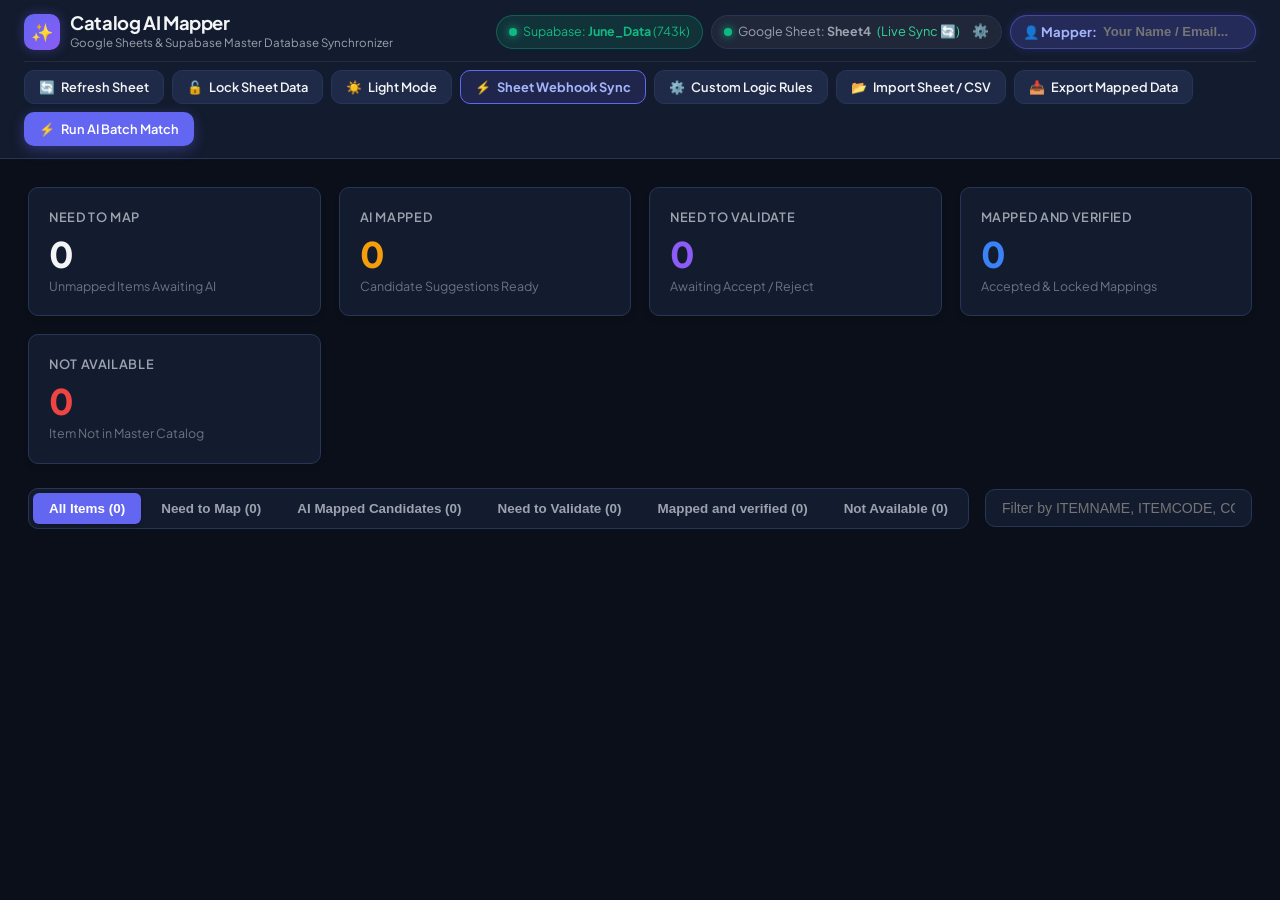
==== public/index.html @ 89c8fefc "Fix UI render sync and Sheet 5 payload mapping" ====
<!DOCTYPE html>
<html lang="en">
<head>
  <meta charset="UTF-8">
  <meta name="viewport" content="width=device-width, initial-scale=1.0">
  <title>Supplier Catalog AI Mapper & Verification System</title>
  <link rel="preconnect" href="https://fonts.googleapis.com">
  <link rel="preconnect" href="https://fonts.gstatic.com" crossorigin>
  <link href="https://fonts.googleapis.com/css2?family=Plus+Jakarta+Sans:wght@400;500;600;700;800&family=JetBrains+Mono:wght@400;600&display=swap" rel="stylesheet">
  <link rel="stylesheet" href="styles.css">
  <script>
    function openModal(id) {
      var el = document.getElementById(id);
      if (el) {
        el.classList.remove('hidden');
        el.style.display = 'flex';
      }
    }
    function closeModal(id) {
      var el = document.getElementById(id);
      if (el) {
        el.classList.add('hidden');
        el.style.display = 'none';
      }
    }
    function openExportModal() {
      if (window.updateExportSummary) window.updateExportSummary();
      openModal('export-modal');
    }
    function updateMapperName(val) {
      if (window.state) window.state.mapperName = val.trim();
      localStorage.setItem('catalog_mapper_name', val.trim());
    }
    function forceFetchLiveGoogleSheet() {
      if (window.state) {
        window.state.isSheetLocked = false;
        localStorage.setItem('catalog_sheet_locked', 'false');
        if (window.updateLockUI) window.updateLockUI();
      }
      localStorage.removeItem('catalog_saved_items');
      if (window.autoFetchGoogleSheetData) {
        window.autoFetchGoogleSheetData(false);
      }
    }
    function openGoogleSheetLink(e) {
      if (e && e.stopPropagation) e.stopPropagation();
      var url = (window.state && window.state.sheetUrl) ? window.state.sheetUrl : 'https://docs.google.com/spreadsheets/d/1a3eRoJcizuyVdp24bIlHpB_dRApmyJzqgOc_twzXCP8/edit#gid=691679338';
      window.open(url, '_blank');
    }
    function selectFilterTab(filterKey) {
      if (window.state) window.state.currentFilter = filterKey;
      document.querySelectorAll('.tab-btn').forEach(function(btn) {
        if (btn.getAttribute('data-filter') === filterKey) {
          btn.classList.add('active');
        } else {
          btn.classList.remove('active');
        }
      });
      if (window.renderTable) window.renderTable();
    }
    function pasteWebhookFromClipboard() {
      if (navigator.clipboard && navigator.clipboard.readText) {
        navigator.clipboard.readText().then(function(text) {
          var input = document.getElementById('webhook-url-input');
          if (input && text) {
            input.value = text.trim();
            if (window.state) window.state.webhookUrl = text.trim();
            localStorage.setItem('catalog_webhook_url', text.trim());
          }
        });
      }
    }
    function openSheetConfigModal() {
      var urlInput = document.getElementById('sheet-url-config-input');
      var url5Input = document.getElementById('sheet5-url-config-input');
      var nameInput = document.getElementById('sheet-name-config-input');
      if (urlInput && window.state) urlInput.value = window.state.sheetUrl || 'https://docs.google.com/spreadsheets/d/1a3eRoJcizuyVdp24bIlHpB_dRApmyJzqgOc_twzXCP8/edit?gid=691679338#gid=691679338';
      if (url5Input && window.state) url5Input.value = window.state.sheet5Url || '';
      if (nameInput && window.state) nameInput.value = window.state.sheetName || 'Sheet4';
      openModal('sheet-config-modal');
    }
    function openWebhookModal() {
      var modal = document.getElementById('webhook-modal');
      if (modal) {
        modal.classList.remove('hidden');
        modal.style.display = 'flex';
      }
      var input = document.getElementById('webhook-url-input');
      if (input && window.state && window.state.webhookUrl) {
        input.value = window.state.webhookUrl;
      } else if (input && localStorage.getItem('catalog_webhook_url')) {
        input.value = localStorage.getItem('catalog_webhook_url');
      }
    }
    function saveWebhookUrl() {
      var input = document.getElementById('webhook-url-input');
      if (!input) return;
      var url = input.value.trim();
      if (window.state) window.state.webhookUrl = url;
      localStorage.setItem('catalog_webhook_url', url);
      closeModal('webhook-modal');
      alert('⚡ Google Sheet Webhook Sync enabled!\n\nYour UI stage transitions will now sync directly to Sheet4 in real-time.');
    }
    function copyAppsScriptCode() {
      var code = document.getElementById('apps-script-code').value;
      if (navigator.clipboard && navigator.clipboard.writeText) {
        navigator.clipboard.writeText(code).then(function() {
          alert('📋 Google Apps Script code copied to clipboard!\n\nPaste it inside Google Sheets -> Extensions -> Apps Script.');
        });
      } else {
        var textarea = document.getElementById('apps-script-code');
        textarea.select();
        document.execCommand('copy');
        alert('📋 Google Apps Script code copied to clipboard!');
      }
    }
    function toggleTheme() {
      var isLight = document.body.classList.toggle('light-mode');
      localStorage.setItem('catalog_theme', isLight ? 'light' : 'dark');
      var btnText = document.getElementById('theme-toggle-text');
      var btnIcon = document.getElementById('theme-toggle-icon');
      if (btnText && btnIcon) {
        btnText.textContent = isLight ? 'Dark Mode' : 'Light Mode';
        btnIcon.textContent = isLight ? '🌙' : '☀️';
      }
    }

    // Modal Backdrop Close & Escape Key Listener
    document.addEventListener('DOMContentLoaded', function() {
      const savedMapperName = localStorage.getItem('catalog_mapper_name');
      if (savedMapperName) {
        const input = document.getElementById('mapper-name-input');
        if (input) input.value = savedMapperName;
      }

      document.addEventListener('click', function(e) {
        if (e.target.classList && e.target.classList.contains('modal-overlay')) {
          closeModal(e.target.id);
        }
      });
      document.addEventListener('keydown', function(e) {
        if (e.key === 'Escape') {
          document.querySelectorAll('.modal-overlay').forEach(function(m) {
            closeModal(m.id);
          });
        }
      });

      // Restore theme on load
      if (localStorage.getItem('catalog_theme') === 'light') {
        document.body.classList.add('light-mode');
        var btnText = document.getElementById('theme-toggle-text');
        var btnIcon = document.getElementById('theme-toggle-icon');
        if (btnText && btnIcon) {
          btnText.textContent = 'Dark Mode';
          btnIcon.textContent = '🌙';
        }
      }
    });
  </script>
</head>
<body>
  <div id="app">
    <!-- Top Header Navigation -->
    <header class="navbar">
      <div class="navbar-top-row">
        <div class="brand">
          <div class="logo-icon">✨</div>
          <div>
            <h1>Catalog AI Mapper</h1>
            <p class="subtitle">Google Sheets & Supabase Master Database Synchronizer</p>
          </div>
        </div>
        
        <div class="system-status">
          <div class="status-pill connected" title="Connected to Supabase Project rhxrtsjocqizhxqhbzgu">
            <span class="status-dot"></span>
            <span>Supabase: <strong>June_Data</strong> (743k)</span>
          </div>
          <div class="status-pill active" id="sheet-status-pill" style="cursor: pointer;" onclick="forceFetchLiveGoogleSheet()" title="Click to fetch live rows directly from Google Sheet Sheet4">
            <span class="status-dot"></span>
            <span id="sheet-name-text">Google Sheet: <strong id="header-sheet-name">Sheet4</strong> <span id="sheet-lock-badge" style="color: #34d399; font-size: 0.8rem; margin-left: 4px;"></span></span>
            <span style="margin-left: 6px; font-size: 0.85rem; opacity: 0.8;" onclick="event.stopPropagation(); openSheetConfigModal();" title="Configure Google Sheet Link & Name">⚙️</span>
          </div>
          <div class="status-pill active mapper-pill" style="background: rgba(99, 102, 241, 0.22); border-color: rgba(99, 102, 241, 0.5); box-shadow: 0 0 10px rgba(99, 102, 241, 0.2);" title="Enter your Name or Email to tag all your mapping decisions">
            <span style="font-size: 0.82rem; color: #a5b4fc; font-weight: 700;">👤 Mapper:</span>
            <input type="text" id="mapper-name-input" oninput="updateMapperName(this.value)" placeholder="Your Name / Email..." style="background: transparent; border: none; color: #ffffff; font-weight: 700; font-size: 0.82rem; outline: none; width: 140px;">
          </div>
        </div>
      </div>

      <div class="navbar-bottom-row">
        <div class="header-actions">
          <button class="btn btn-secondary" id="btn-refresh-sheet" onclick="forceFetchLiveGoogleSheet()" title="Fetch fresh live rows directly from Google Sheet Sheet4">
            <span class="icon">🔄</span> Refresh Sheet
          </button>
          <button class="btn btn-secondary" id="btn-lock-sheet" onclick="toggleLockSheetData()" title="Lock Sheet Data so page reloads do not wipe state">
            <span id="lock-icon">🔓</span> <span id="lock-text">Lock Sheet</span>
          </button>
          <button class="btn btn-secondary" id="btn-theme-toggle" onclick="toggleTheme()" title="Toggle Light/Dark Theme">
            <span class="icon" id="theme-toggle-icon">☀️</span> <span id="theme-toggle-text">Light Mode</span>
          </button>
          <button class="btn btn-secondary" id="btn-webhook-modal" onclick="openWebhookModal()" style="background: rgba(99, 102, 241, 0.15); border-color: var(--primary); color: #a5b4fc; font-weight: 700;">
            <span class="icon">⚡</span> Webhook Sync
          </button>
          <button class="btn btn-secondary" id="btn-logic-modal" onclick="openModal('logic-modal')">
            <span class="icon">⚙️</span> Custom Logic Rules
          </button>
          <button class="btn btn-secondary" id="btn-import-modal" onclick="openModal('import-modal')">
            <span class="icon">📂</span> Import Sheet / CSV
          </button>
          <button class="btn btn-secondary" id="btn-export-modal" onclick="openExportModal()">
            <span class="icon">📥</span> Export Mapped Data
          </button>
          <button class="btn btn-primary" id="btn-run-ai-match" onclick="startBatchMatchingProcess()">
            <span class="icon">⚡</span> Run AI Batch Match
          </button>
        </div>
      </div>
    </header>

    <!-- Progress Notification Bar -->
    <div id="progress-bar-container" class="progress-bar-container hidden" style="display: none;">
      <div class="progress-info">
        <span id="progress-text">AI Matching in progress against Supabase June_Data (743k products)...</span>
        <span id="progress-percent">0%</span>
      </div>
      <div class="progress-track">
        <div id="progress-fill" class="progress-fill" style="width: 0%;"></div>
      </div>
    </div>

    <!-- Main Container -->
    <main class="main-container">

      <!-- Metrics KPI Dashboard: Total Supplier Items, AI Mapped, Need to Validate, Mapped and verified, Not Available -->
      <section class="kpi-grid">
        <div class="kpi-card" style="cursor: pointer;" onclick="selectFilterTab('NEED_MAP')" title="Click to view Unmapped Supplier Items">
          <div class="kpi-title">Need to Map</div>
          <div class="kpi-value" id="kpi-total">0</div>
          <div class="kpi-subtitle">Unmapped Items Awaiting AI</div>
        </div>
        <div class="kpi-card nearest" style="cursor: pointer;" onclick="selectFilterTab('MAPPED')" title="Click to view AI Mapped Candidates">
          <div class="kpi-title">AI Mapped</div>
          <div class="kpi-value" id="kpi-mapped">0</div>
          <div class="kpi-subtitle">Candidate Suggestions Ready</div>
        </div>
        <div class="kpi-card validate" style="cursor: pointer;" onclick="selectFilterTab('VALIDATE')" title="Click to view Need to Validate">
          <div class="kpi-title">Need to Validate</div>
          <div class="kpi-value" id="kpi-validate">0</div>
          <div class="kpi-subtitle">Awaiting Accept / Reject</div>
        </div>
        <div class="kpi-card verified" style="cursor: pointer;" onclick="selectFilterTab('VERIFIED')" title="Click to view Mapped and Verified">
          <div class="kpi-title">Mapped and verified</div>
          <div class="kpi-value" id="kpi-approved">0</div>
          <div class="kpi-subtitle">Accepted & Locked Mappings</div>
        </div>
        <div class="kpi-card not-avail" style="cursor: pointer;" onclick="selectFilterTab('NOT_AVAILABLE')" title="Click to view Not Available">
          <div class="kpi-title">Not Available</div>
          <div class="kpi-value" id="kpi-not-avail">0</div>
          <div class="kpi-subtitle">Item Not in Master Catalog</div>
        </div>
      </section>

      <!-- Filter & Search Toolbar: 4 Stages -->
      <section class="toolbar">
        <div class="filter-tabs">
          <button class="tab-btn active" data-filter="ALL">All Items (<span id="tab-count-all">0</span>)</button>
          <button class="tab-btn" data-filter="NEED_MAP">Need to Map (<span id="tab-count-pending">0</span>)</button>
          <button class="tab-btn" data-filter="MAPPED">AI Mapped Candidates (<span id="tab-count-mapped">0</span>)</button>
          <button class="tab-btn" data-filter="VALIDATE">Need to Validate (<span id="tab-count-validate">0</span>)</button>
          <button class="tab-btn" data-filter="VERIFIED">Mapped and verified (<span id="tab-count-verified">0</span>)</button>
          <button class="tab-btn" data-filter="NOT_AVAILABLE">Not Available (<span id="tab-count-notavail">0</span>)</button>
        </div>

        <div class="search-box-wrapper">
          <input type="text" id="search-input" class="search-input" placeholder="Filter by ITEMNAME, ITEMCODE, CONTENT, COMPANYNAME, RXP Code...">
        </div>
      </section>

      <!-- Stage-Specific Render Container -->
      <section class="cards-section">
        <div id="mapping-table-body" class="cards-view-container">
          <!-- Stage 1: Supplier Item Header Only -->
          <!-- Stage 2: Supplier Header + 3-4 Candidate Cards with CTA [MAP] -->
          <!-- Stage 3: Side-by-Side 2 Cards (Supplier & Mapped RXP) with CTAs [ACCEPT] & [REJECT] -->
        </div>
      </section>

    </main>

    <!-- Modal 0: Google Sheet Link & Tab Name Configuration Modal -->
    <div id="sheet-config-modal" class="modal-overlay hidden" style="display: none;">
      <div class="modal-card">
        <div class="modal-header">
          <div>
            <h3>🔗 Google Sheet Link & Tab Configuration</h3>
            <p class="modal-subtitle">Connect your Google Sheet URL and Tab Name (Sheet4)</p>
          </div>
          <button class="close-btn" onclick="closeModal('sheet-config-modal')">&times;</button>
        </div>
        <div class="modal-body">
          <div class="form-group">
            <label>Google Sheet Web URL / Link (Sheet4):</label>
            <input type="url" id="sheet-url-config-input" class="form-input large" placeholder="https://docs.google.com/spreadsheets/d/.../edit#gid=691679338">
          </div>
          <div class="form-group">
            <label>Recommendations URL / Link (Sheet5):</label>
            <input type="url" id="sheet5-url-config-input" class="form-input large" placeholder="https://docs.google.com/spreadsheets/d/.../edit#gid=12345678">
            <small style="color:var(--text-muted); display:block; margin-top:4px;">Create a blank tab named "Sheet5", copy its URL here. AI Candidates will be saved here.</small>
          </div>
          <div class="form-group">
            <label>Sheet Tab Name:</label>
            <input type="text" id="sheet-name-config-input" class="form-input" placeholder="Sheet4" value="Sheet4">
          </div>
          <div style="display: flex; gap: 10px; margin-top: 20px;">
            <button class="btn btn-primary" style="flex: 1;" onclick="saveSheetConfigAndFetch()">
              ⚡ Connect & Fetch Sheet Data
            </button>
            <button class="btn btn-success" style="flex: 1;" onclick="toggleLockSheetData(); closeModal('sheet-config-modal');">
              🔒 Lock Current Sheet Data
            </button>
          </div>
        </div>
      </div>
    </div>

    <!-- Modal 1: Import Modal -->
    <div id="import-modal" class="modal-overlay hidden" style="display: none;">
      <div class="modal-card wide">
        <div class="modal-header">
          <div>
            <h3>Import Supplier Catalog Data</h3>
            <p class="modal-subtitle">Load rows directly from Google Sheet Sheet4 or upload CSV</p>
          </div>
          <button class="close-btn" id="close-import-modal" onclick="closeModal('import-modal')">&times;</button>
        </div>
        
        <div class="modal-body">
          <div class="import-options-tabs">
            <button class="import-tab-btn active" data-import-tab="paste">📋 Paste Google Sheet Data</button>
            <button class="import-tab-btn" data-import-tab="sample">⚡ Sample Supplier Items</button>
            <button class="import-tab-btn" data-import-tab="csv">📄 Upload CSV File</button>
          </div>

          <!-- Tab 1: Paste Sheet Rows -->
          <div id="import-tab-paste" class="import-tab-content active">
            <p style="font-size: 0.88rem; color: var(--text-muted); margin-bottom: 10px;">
              Copy your columns directly from Google Sheet Sheet4 and paste them below:
            </p>
            <textarea id="paste-sheet-input" class="form-input" style="height: 180px; font-family: monospace; font-size: 0.8rem;" placeholder="Paste copied Google Sheet rows here (ITEMCODE, ITEMNAME, PACKING, CONTENT, COMPANYNAME, SALERATE, MRP, RXP Code, RXP Name, RXP Pack Size, Status)..."></textarea>
            <button class="btn btn-primary btn-block" id="btn-parse-pasted-sheet" style="margin-top: 14px;">
              ⚡ Parse Pasted Google Sheet Data
            </button>
          </div>

          <!-- Tab 2: Sample Data -->
          <div id="import-tab-sample" class="import-tab-content">
            <div class="sample-preview-box">
              <strong>Sample Supplier Catalog Items (7 Products)</strong>
              <ul>
                <li>A RET 0.025 GEL (TRETINOIN) - INVIDA INDIA PVT LIMITED</li>
                <li>OLESOFT MAX LOTION (LIQUID PARAFFIN) - ALKEM DERMACARE</li>
                <li>HEXILAK GEL (ALLANTOIN+EXTRACTUM CEPAE) - INVIDA INDIA</li>
                <li>HYDE CREAM (HYDROQUINONE) - INVIDA INDIA PVT LIMITED</li>
                <li>PODOWART PAINT (ALOEVERA+BENZOIC ACID) - INVIDA INDIA</li>
              </ul>
            </div>
            <button class="btn btn-primary btn-block" id="btn-load-sample">
              ⚡ Load Sample Catalog Data
            </button>
          </div>

          <!-- Tab 3: CSV File -->
          <div id="import-tab-csv" class="import-tab-content">
            <div class="drop-zone" id="drop-zone">
              <div class="drop-icon">📁</div>
              <p>Drag & Drop your Supplier CSV file here, or click to browse</p>
              <input type="file" id="csv-file-input" accept=".csv,.tsv,.txt" style="display: none;">
              <button class="btn btn-secondary" onclick="document.getElementById('csv-file-input').click()" style="margin-top: 14px;">Choose CSV File</button>
            </div>
          </div>

        </div>
      </div>
    </div>

    <!-- Modal 2: Custom Logic Rules Modal -->
    <div id="logic-modal" class="modal-overlay hidden" style="display: none;">
      <div class="modal-card">
        <div class="modal-header">
          <div>
            <h3>Custom Logic Rules</h3>
            <p class="modal-subtitle">Adjust confidence weights & auto-approval thresholds</p>
          </div>
          <button class="close-btn" id="close-logic-modal" onclick="closeModal('logic-modal')">&times;</button>
        </div>
        <div class="modal-body">
          <div class="form-group">
            <label>Product Name Match Weight (45% default)</label>
            <input type="range" min="0" max="100" value="45" class="form-input" id="weight-name">
          </div>
          <div class="form-group">
            <label>Composition / Content Weight (40% default)</label>
            <input type="range" min="0" max="100" value="40" class="form-input" id="weight-content">
          </div>
          <div class="form-group">
            <label>Minimum Confidence Threshold for Auto-Mapping (75%)</label>
            <input type="number" value="75" class="form-input" id="min-confidence-input">
          </div>
          <button class="btn btn-primary btn-block" onclick="closeModal('logic-modal'); alert('Logic rules updated successfully!');">
            Save Logic Configuration
          </button>
        </div>
      </div>
    </div>

    <!-- Modal 3: Google Sheet Webhook Sync Modal -->
    <div id="webhook-modal" class="modal-overlay hidden" style="display: none;">
      <div class="modal-card wide">
        <div class="modal-header">
          <div>
            <h3>⚡ Real-Time Google Sheet Webhook Sync</h3>
            <p class="modal-subtitle">Connect UI stage transitions directly to Google Sheet Sheet4</p>
          </div>
          <button class="close-btn" id="close-webhook-modal" onclick="closeModal('webhook-modal')">&times;</button>
        </div>
        <div class="modal-body">
          <div class="form-group">
            <label style="font-weight: 700; color: var(--primary);">Google Apps Script Webhook URL:</label>
            <div style="display: flex; gap: 8px; margin-top: 6px;">
              <input type="url" id="webhook-url-input" class="form-input large" style="flex: 1; user-select: text;" placeholder="https://script.google.com/macros/s/.../exec">
              <button class="btn btn-secondary btn-sm" onclick="pasteWebhookFromClipboard()">📋 Paste URL</button>
            </div>
            <p class="help-text" style="margin-top: 6px;">
              Paste your deployed Apps Script Webhook URL above. Every stage transition (<strong>MAP</strong>, <strong>ACCEPT</strong>, <strong>REJECT</strong>) will sync directly to Google Sheet Sheet4 in real-time!
            </p>
          </div>

          <div style="background: var(--bg-dark); padding: 16px; border-radius: var(--radius-md); border: 1px solid var(--border-color); margin-bottom: 20px;">
            <div style="display: flex; justify-content: space-between; align-items: center; margin-bottom: 10px;">
              <strong style="font-size: 0.9rem; color: var(--text-main);">Google Apps Script Code for Sheet4 (Extensions -> Apps Script):</strong>
              <button class="btn btn-secondary btn-sm" id="btn-copy-script-code">📋 Copy Code</button>
            </div>
            <textarea id="apps-script-code" class="form-input" style="height: 220px; font-family: monospace; font-size: 0.78rem;" readonly>
function doPost(e) {
  try {
    var ss = SpreadsheetApp.getActiveSpreadsheet();
    var sheet4 = ss.getSheetByName("Sheet4") || ss.getSheets()[0];
    var sheet5 = ss.getSheetByName("Sheet5");
    
    // Create Sheet5 if it doesn't exist
    if (!sheet5) {
      sheet5 = ss.insertSheet("Sheet5");
    }
    if (sheet5.getLastRow() === 0) {
      sheet5.getRange(1, 1, 1, 14).setValues([["ITEMCODE", "Supplier Name", "Cand1 Code", "Cand1 Name", "Cand1 Pack", "Cand1 Content", "Cand2 Code", "Cand2 Name", "Cand2 Pack", "Cand2 Content", "Cand3 Code", "Cand3 Name", "Cand3 Pack", "Cand3 Content"]]);
      sheet5.getRange(1, 1, 1, 14).setFontWeight("bold");
    }

    var data = JSON.parse(e.postData.contents);
    var rows = Array.isArray(data) ? data : [data];
    if (rows.length === 0) return ContentService.createTextOutput(JSON.stringify({status: "ok"})).setMimeType(ContentService.MimeType.JSON);
    
    var lastRow4 = sheet4.getLastRow();
    
    // Default columns for Sheet4
    var rxpCodeCol = 8; // H
    var rxpNameCol = 9; // I
    var rxpPackCol = 10; // J
    var statusCol = 11; // K
    
    var headers4 = lastRow4 >= 1 ? sheet4.getRange(1, 1, 1, sheet4.getLastColumn()).getValues()[0] : [];
    for (var h = 0; h < headers4.length; h++) {
      var hText = String(headers4[h]).trim().toUpperCase();
      if (hText === 'RXP CODE') rxpCodeCol = h + 1;
      if (hText === 'RXP NAME') rxpNameCol = h + 1;
      if (hText === 'RXP PACK SIZE' || hText === 'RXP PACK') rxpPackCol = h + 1;
      if (hText === 'STATUS') statusCol = h + 1;
    }

    var itemCodes4 = lastRow4 > 1 ? sheet4.getRange(2, 1, lastRow4 - 1, 1).getValues() : [];
    
    // For Sheet5, map existing items to their rows
    var lastRow5 = sheet5.getLastRow();
    var itemCodes5 = lastRow5 > 1 ? sheet5.getRange(2, 1, lastRow5 - 1, 1).getValues() : [];
    var sheet5Map = {};
    for (var k = 0; k < itemCodes5.length; k++) {
      sheet5Map[String(itemCodes5[k][0]).trim()] = k + 2;
    }
    
    rows.forEach(function(row) {
      // 1. Update Sheet4
      for (var i = 0; i < itemCodes4.length; i++) {
        if (String(itemCodes4[i][0]).trim() === String(row.ITEMCODE).trim()) {
          var targetRow4 = i + 2;
          sheet4.getRange(targetRow4, rxpCodeCol).setValue(row['RXP Code'] || '');
          sheet4.getRange(targetRow4, rxpNameCol).setValue(row['RXP Name'] || '');
          sheet4.getRange(targetRow4, rxpPackCol).setValue(row['RXP Pack Size'] || '');
          sheet4.getRange(targetRow4, statusCol).setValue(row.Status || 'Need to Map');
          if (row.MapperName !== undefined) sheet4.getRange(targetRow4, 12).setValue(row.MapperName || '');
          break;
        }
      }
      
      // 2. Update Sheet5 if candidates exist
      if (row.candidates && row.candidates.length > 0) {
        var c1 = row.candidates[0] || {};
        var c2 = row.candidates[1] || {};
        var c3 = row.candidates[2] || {};
        
        var rowData5 = [
          row.ITEMCODE || '',
          row.ITEMNAME || '',
          c1.master_product_id || '', c1.master_product_name || '', c1.master_packaging || '', c1.master_composition || '',
          c2.master_product_id || '', c2.master_product_name || '', c2.master_packaging || '', c2.master_composition || '',
          c3.master_product_id || '', c3.master_product_name || '', c3.master_packaging || '', c3.master_composition || ''
        ];
        
        var targetRow5 = sheet5Map[String(row.ITEMCODE).trim()];
        if (targetRow5) {
          sheet5.getRange(targetRow5, 1, 1, 14).setValues([rowData5]);
        } else {
          sheet5.appendRow(rowData5);
          sheet5Map[String(row.ITEMCODE).trim()] = sheet5.getLastRow();
        }
      }
    });
    
    return ContentService.createTextOutput(JSON.stringify({status: "success", updated: rows.length})).setMimeType(ContentService.MimeType.JSON);
    
  } catch(err) {
    return ContentService.createTextOutput(JSON.stringify({error: err.toString()})).setMimeType(ContentService.MimeType.JSON);
  }
}<!DOCTYPE html>
<html lang="en">
<head>
  <meta charset="UTF-8">
  <meta name="viewport" content="width=device-width, initial-scale=1.0">
  <title>Supplier Catalog AI Mapper & Verification System</title>
  <link rel="preconnect" href="https://fonts.googleapis.com">
  <link rel="preconnect" href="https://fonts.gstatic.com" crossorigin>
  <link href="https://fonts.googleapis.com/css2?family=Plus+Jakarta+Sans:wght@400;500;600;700;800&family=JetBrains+Mono:wght@400;600&display=swap" rel="stylesheet">
  <link rel="stylesheet" href="styles.css">
  <script>
    function openModal(id) {
      var el = document.getElementById(id);
      if (el) {
        el.classList.remove('hidden');
        el.style.display = 'flex';
      }
    }
    function closeModal(id) {
      var el = document.getElementById(id);
      if (el) {
        el.classList.add('hidden');
        el.style.display = 'none';
      }
    }
    function openExportModal() {
      if (window.updateExportSummary) window.updateExportSummary();
      openModal('export-modal');
    }
    function updateMapperName(val) {
      if (window.state) window.state.mapperName = val.trim();
      localStorage.setItem('catalog_mapper_name', val.trim());
    }
    function forceFetchLiveGoogleSheet() {
      if (window.state) {
        window.state.isSheetLocked = false;
        localStorage.setItem('catalog_sheet_locked', 'false');
        if (window.updateLockUI) window.updateLockUI();
      }
      localStorage.removeItem('catalog_saved_items');
      if (window.autoFetchGoogleSheetData) {
        window.autoFetchGoogleSheetData(false);
      }
    }
    function openGoogleSheetLink(e) {
      if (e && e.stopPropagation) e.stopPropagation();
      var url = (window.state && window.state.sheetUrl) ? window.state.sheetUrl : 'https://docs.google.com/spreadsheets/d/1a3eRoJcizuyVdp24bIlHpB_dRApmyJzqgOc_twzXCP8/edit#gid=691679338';
      window.open(url, '_blank');
    }
    function selectFilterTab(filterKey) {
      if (window.state) window.state.currentFilter = filterKey;
      document.querySelectorAll('.tab-btn').forEach(function(btn) {
        if (btn.getAttribute('data-filter') === filterKey) {
          btn.classList.add('active');
        } else {
          btn.classList.remove('active');
        }
      });
      if (window.renderTable) window.renderTable();
    }
    function pasteWebhookFromClipboard() {
      if (navigator.clipboard && navigator.clipboard.readText) {
        navigator.clipboard.readText().then(function(text) {
          var input = document.getElementById('webhook-url-input');
          if (input && text) {
            input.value = text.trim();
            if (window.state) window.state.webhookUrl = text.trim();
            localStorage.setItem('catalog_webhook_url', text.trim());
          }
        });
      }
    }
    function openSheetConfigModal() {
      var urlInput = document.getElementById('sheet-url-config-input');
      var url5Input = document.getElementById('sheet5-url-config-input');
      var nameInput = document.getElementById('sheet-name-config-input');
      if (urlInput && window.state) urlInput.value = window.state.sheetUrl || 'https://docs.google.com/spreadsheets/d/1a3eRoJcizuyVdp24bIlHpB_dRApmyJzqgOc_twzXCP8/edit?gid=691679338#gid=691679338';
      if (url5Input && window.state) url5Input.value = window.state.sheet5Url || '';
      if (nameInput && window.state) nameInput.value = window.state.sheetName || 'Sheet4';
      openModal('sheet-config-modal');
    }
    function openWebhookModal() {
      var modal = document.getElementById('webhook-modal');
      if (modal) {
        modal.classList.remove('hidden');
        modal.style.display = 'flex';
      }
      var input = document.getElementById('webhook-url-input');
      if (input && window.state && window.state.webhookUrl) {
        input.value = window.state.webhookUrl;
      } else if (input && localStorage.getItem('catalog_webhook_url')) {
        input.value = localStorage.getItem('catalog_webhook_url');
      }
    }
    function saveWebhookUrl() {
      var input = document.getElementById('webhook-url-input');
      if (!input) return;
      var url = input.value.trim();
      if (window.state) window.state.webhookUrl = url;
      localStorage.setItem('catalog_webhook_url', url);
      closeModal('webhook-modal');
      alert('⚡ Google Sheet Webhook Sync enabled!\n\nYour UI stage transitions will now sync directly to Sheet4 in real-time.');
    }
    function copyAppsScriptCode() {
      var code = document.getElementById('apps-script-code').value;
      if (navigator.clipboard && navigator.clipboard.writeText) {
        navigator.clipboard.writeText(code).then(function() {
          alert('📋 Google Apps Script code copied to clipboard!\n\nPaste it inside Google Sheets -> Extensions -> Apps Script.');
        });
      } else {
        var textarea = document.getElementById('apps-script-code');
        textarea.select();
        document.execCommand('copy');
        alert('📋 Google Apps Script code copied to clipboard!');
      }
    }
    function toggleTheme() {
      var isLight = document.body.classList.toggle('light-mode');
      localStorage.setItem('catalog_theme', isLight ? 'light' : 'dark');
      var btnText = document.getElementById('theme-toggle-text');
      var btnIcon = document.getElementById('theme-toggle-icon');
      if (btnText && btnIcon) {
        btnText.textContent = isLight ? 'Dark Mode' : 'Light Mode';
        btnIcon.textContent = isLight ? '🌙' : '☀️';
      }
    }

    // Modal Backdrop Close & Escape Key Listener
    document.addEventListener('DOMContentLoaded', function() {
      const savedMapperName = localStorage.getItem('catalog_mapper_name');
      if (savedMapperName) {
        const input = document.getElementById('mapper-name-input');
        if (input) input.value = savedMapperName;
      }

      document.addEventListener('click', function(e) {
        if (e.target.classList && e.target.classList.contains('modal-overlay')) {
          closeModal(e.target.id);
        }
      });
      document.addEventListener('keydown', function(e) {
        if (e.key === 'Escape') {
          document.querySelectorAll('.modal-overlay').forEach(function(m) {
            closeModal(m.id);
          });
        }
      });

      // Restore theme on load
      if (localStorage.getItem('catalog_theme') === 'light') {
        document.body.classList.add('light-mode');
        var btnText = document.getElementById('theme-toggle-text');
        var btnIcon = document.getElementById('theme-toggle-icon');
        if (btnText && btnIcon) {
          btnText.textContent = 'Dark Mode';
          btnIcon.textContent = '🌙';
        }
      }
    });
  </script>
</head>
<body>
  <div id="app">
    <!-- Top Header Navigation -->
    <header class="navbar">
      <div class="navbar-top-row">
        <div class="brand">
          <div class="logo-icon">✨</div>
          <div>
            <h1>Catalog AI Mapper</h1>
            <p class="subtitle">Google Sheets & Supabase Master Database Synchronizer</p>
          </div>
        </div>
        
        <div class="system-status">
          <div class="status-pill connected" title="Connected to Supabase Project rhxrtsjocqizhxqhbzgu">
            <span class="status-dot"></span>
            <span>Supabase: <strong>June_Data</strong> (743k)</span>
          </div>
          <div class="status-pill active" id="sheet-status-pill" style="cursor: pointer;" onclick="forceFetchLiveGoogleSheet()" title="Click to fetch live rows directly from Google Sheet Sheet4">
            <span class="status-dot"></span>
            <span id="sheet-name-text">Google Sheet: <strong id="header-sheet-name">Sheet4</strong> <span id="sheet-lock-badge" style="color: #34d399; font-size: 0.8rem; margin-left: 4px;"></span></span>
            <span style="margin-left: 6px; font-size: 0.85rem; opacity: 0.8;" onclick="event.stopPropagation(); openSheetConfigModal();" title="Configure Google Sheet Link & Name">⚙️</span>
          </div>
          <div class="status-pill active mapper-pill" style="background: rgba(99, 102, 241, 0.22); border-color: rgba(99, 102, 241, 0.5); box-shadow: 0 0 10px rgba(99, 102, 241, 0.2);" title="Enter your Name or Email to tag all your mapping decisions">
            <span style="font-size: 0.82rem; color: #a5b4fc; font-weight: 700;">👤 Mapper:</span>
            <input type="text" id="mapper-name-input" oninput="updateMapperName(this.value)" placeholder="Your Name / Email..." style="background: transparent; border: none; color: #ffffff; font-weight: 700; font-size: 0.82rem; outline: none; width: 140px;">
          </div>
        </div>
      </div>

      <div class="navbar-bottom-row">
        <div class="header-actions">
          <button class="btn btn-secondary" id="btn-refresh-sheet" onclick="forceFetchLiveGoogleSheet()" title="Fetch fresh live rows directly from Google Sheet Sheet4">
            <span class="icon">🔄</span> Refresh Sheet
          </button>
          <button class="btn btn-secondary" id="btn-lock-sheet" onclick="toggleLockSheetData()" title="Lock Sheet Data so page reloads do not wipe state">
            <span id="lock-icon">🔓</span> <span id="lock-text">Lock Sheet</span>
          </button>
          <button class="btn btn-secondary" id="btn-theme-toggle" onclick="toggleTheme()" title="Toggle Light/Dark Theme">
            <span class="icon" id="theme-toggle-icon">☀️</span> <span id="theme-toggle-text">Light Mode</span>
          </button>
          <button class="btn btn-secondary" id="btn-webhook-modal" onclick="openWebhookModal()" style="background: rgba(99, 102, 241, 0.15); border-color: var(--primary); color: #a5b4fc; font-weight: 700;">
            <span class="icon">⚡</span> Webhook Sync
          </button>
          <button class="btn btn-secondary" id="btn-logic-modal" onclick="openModal('logic-modal')">
            <span class="icon">⚙️</span> Custom Logic Rules
          </button>
          <button class="btn btn-secondary" id="btn-import-modal" onclick="openModal('import-modal')">
            <span class="icon">📂</span> Import Sheet / CSV
          </button>
          <button class="btn btn-secondary" id="btn-export-modal" onclick="openExportModal()">
            <span class="icon">📥</span> Export Mapped Data
          </button>
          <button class="btn btn-primary" id="btn-run-ai-match" onclick="startBatchMatchingProcess()">
            <span class="icon">⚡</span> Run AI Batch Match
          </button>
        </div>
      </div>
    </header>

    <!-- Progress Notification Bar -->
    <div id="progress-bar-container" class="progress-bar-container hidden" style="display: none;">
      <div class="progress-info">
        <span id="progress-text">AI Matching in progress against Supabase June_Data (743k products)...</span>
        <span id="progress-percent">0%</span>
      </div>
      <div class="progress-track">
        <div id="progress-fill" class="progress-fill" style="width: 0%;"></div>
      </div>
    </div>

    <!-- Main Container -->
    <main class="main-container">

      <!-- Metrics KPI Dashboard: Total Supplier Items, AI Mapped, Need to Validate, Mapped and verified, Not Available -->
      <section class="kpi-grid">
        <div class="kpi-card" style="cursor: pointer;" onclick="selectFilterTab('NEED_MAP')" title="Click to view Unmapped Supplier Items">
          <div class="kpi-title">Need to Map</div>
          <div class="kpi-value" id="kpi-total">0</div>
          <div class="kpi-subtitle">Unmapped Items Awaiting AI</div>
        </div>
        <div class="kpi-card nearest" style="cursor: pointer;" onclick="selectFilterTab('MAPPED')" title="Click to view AI Mapped Candidates">
          <div class="kpi-title">AI Mapped</div>
          <div class="kpi-value" id="kpi-mapped">0</div>
          <div class="kpi-subtitle">Candidate Suggestions Ready</div>
        </div>
        <div class="kpi-card validate" style="cursor: pointer;" onclick="selectFilterTab('VALIDATE')" title="Click to view Need to Validate">
          <div class="kpi-title">Need to Validate</div>
          <div class="kpi-value" id="kpi-validate">0</div>
          <div class="kpi-subtitle">Awaiting Accept / Reject</div>
        </div>
        <div class="kpi-card verified" style="cursor: pointer;" onclick="selectFilterTab('VERIFIED')" title="Click to view Mapped and Verified">
          <div class="kpi-title">Mapped and verified</div>
          <div class="kpi-value" id="kpi-approved">0</div>
          <div class="kpi-subtitle">Accepted & Locked Mappings</div>
        </div>
        <div class="kpi-card not-avail" style="cursor: pointer;" onclick="selectFilterTab('NOT_AVAILABLE')" title="Click to view Not Available">
          <div class="kpi-title">Not Available</div>
          <div class="kpi-value" id="kpi-not-avail">0</div>
          <div class="kpi-subtitle">Item Not in Master Catalog</div>
        </div>
      </section>

      <!-- Filter & Search Toolbar: 4 Stages -->
      <section class="toolbar">
        <div class="filter-tabs">
          <button class="tab-btn active" data-filter="ALL">All Items (<span id="tab-count-all">0</span>)</button>
          <button class="tab-btn" data-filter="NEED_MAP">Need to Map (<span id="tab-count-pending">0</span>)</button>
          <button class="tab-btn" data-filter="MAPPED">AI Mapped Candidates (<span id="tab-count-mapped">0</span>)</button>
          <button class="tab-btn" data-filter="VALIDATE">Need to Validate (<span id="tab-count-validate">0</span>)</button>
          <button class="tab-btn" data-filter="VERIFIED">Mapped and verified (<span id="tab-count-verified">0</span>)</button>
          <button class="tab-btn" data-filter="NOT_AVAILABLE">Not Available (<span id="tab-count-notavail">0</span>)</button>
        </div>

        <div class="search-box-wrapper">
          <input type="text" id="search-input" class="search-input" placeholder="Filter by ITEMNAME, ITEMCODE, CONTENT, COMPANYNAME, RXP Code...">
        </div>
      </section>

      <!-- Stage-Specific Render Container -->
      <section class="cards-section">
        <div id="mapping-table-body" class="cards-view-container">
          <!-- Stage 1: Supplier Item Header Only -->
          <!-- Stage 2: Supplier Header + 3-4 Candidate Cards with CTA [MAP] -->
          <!-- Stage 3: Side-by-Side 2 Cards (Supplier & Mapped RXP) with CTAs [ACCEPT] & [REJECT] -->
        </div>
      </section>

    </main>

    <!-- Modal 0: Google Sheet Link & Tab Name Configuration Modal -->
    <div id="sheet-config-modal" class="modal-overlay hidden" style="display: none;">
      <div class="modal-card">
        <div class="modal-header">
          <div>
            <h3>🔗 Google Sheet Link & Tab Configuration</h3>
            <p class="modal-subtitle">Connect your Google Sheet URL and Tab Name (Sheet4)</p>
          </div>
          <button class="close-btn" onclick="closeModal('sheet-config-modal')">&times;</button>
        </div>
        <div class="modal-body">
          <div class="form-group">
            <label>Google Sheet Web URL / Link (Sheet4):</label>
            <input type="url" id="sheet-url-config-input" class="form-input large" placeholder="https://docs.google.com/spreadsheets/d/.../edit#gid=691679338">
          </div>
          <div class="form-group">
            <label>Recommendations URL / Link (Sheet5):</label>
            <input type="url" id="sheet5-url-config-input" class="form-input large" placeholder="https://docs.google.com/spreadsheets/d/.../edit#gid=12345678">
            <small style="color:var(--text-muted); display:block; margin-top:4px;">Create a blank tab named "Sheet5", copy its URL here. AI Candidates will be saved here.</small>
          </div>
          <div class="form-group">
            <label>Sheet Tab Name:</label>
            <input type="text" id="sheet-name-config-input" class="form-input" placeholder="Sheet4" value="Sheet4">
          </div>
          <div style="display: flex; gap: 10px; margin-top: 20px;">
            <button class="btn btn-primary" style="flex: 1;" onclick="saveSheetConfigAndFetch()">
              ⚡ Connect & Fetch Sheet Data
            </button>
            <button class="btn btn-success" style="flex: 1;" onclick="toggleLockSheetData(); closeModal('sheet-config-modal');">
              🔒 Lock Current Sheet Data
            </button>
          </div>
        </div>
      </div>
    </div>

    <!-- Modal 1: Import Modal -->
    <div id="import-modal" class="modal-overlay hidden" style="display: none;">
      <div class="modal-card wide">
        <div class="modal-header">
          <div>
            <h3>Import Supplier Catalog Data</h3>
            <p class="modal-subtitle">Load rows directly from Google Sheet Sheet4 or upload CSV</p>
          </div>
          <button class="close-btn" id="close-import-modal" onclick="closeModal('import-modal')">&times;</button>
        </div>
        
        <div class="modal-body">
          <div class="import-options-tabs">
            <button class="import-tab-btn active" data-import-tab="paste">📋 Paste Google Sheet Data</button>
            <button class="import-tab-btn" data-import-tab="sample">⚡ Sample Supplier Items</button>
            <button class="import-tab-btn" data-import-tab="csv">📄 Upload CSV File</button>
          </div>

          <!-- Tab 1: Paste Sheet Rows -->
          <div id="import-tab-paste" class="import-tab-content active">
            <p style="font-size: 0.88rem; color: var(--text-muted); margin-bottom: 10px;">
              Copy your columns directly from Google Sheet Sheet4 and paste them below:
            </p>
            <textarea id="paste-sheet-input" class="form-input" style="height: 180px; font-family: monospace; font-size: 0.8rem;" placeholder="Paste copied Google Sheet rows here (ITEMCODE, ITEMNAME, PACKING, CONTENT, COMPANYNAME, SALERATE, MRP, RXP Code, RXP Name, RXP Pack Size, Status)..."></textarea>
            <button class="btn btn-primary btn-block" id="btn-parse-pasted-sheet" style="margin-top: 14px;">
              ⚡ Parse Pasted Google Sheet Data
            </button>
          </div>

          <!-- Tab 2: Sample Data -->
          <div id="import-tab-sample" class="import-tab-content">
            <div class="sample-preview-box">
              <strong>Sample Supplier Catalog Items (7 Products)</strong>
              <ul>
                <li>A RET 0.025 GEL (TRETINOIN) - INVIDA INDIA PVT LIMITED</li>
                <li>OLESOFT MAX LOTION (LIQUID PARAFFIN) - ALKEM DERMACARE</li>
                <li>HEXILAK GEL (ALLANTOIN+EXTRACTUM CEPAE) - INVIDA INDIA</li>
                <li>HYDE CREAM (HYDROQUINONE) - INVIDA INDIA PVT LIMITED</li>
                <li>PODOWART PAINT (ALOEVERA+BENZOIC ACID) - INVIDA INDIA</li>
              </ul>
            </div>
            <button class="btn btn-primary btn-block" id="btn-load-sample">
              ⚡ Load Sample Catalog Data
            </button>
          </div>

          <!-- Tab 3: CSV File -->
          <div id="import-tab-csv" class="import-tab-content">
            <div class="drop-zone" id="drop-zone">
              <div class="drop-icon">📁</div>
              <p>Drag & Drop your Supplier CSV file here, or click to browse</p>
              <input type="file" id="csv-file-input" accept=".csv,.tsv,.txt" style="display: none;">
              <button class="btn btn-secondary" onclick="document.getElementById('csv-file-input').click()" style="margin-top: 14px;">Choose CSV File</button>
            </div>
          </div>

        </div>
      </div>
    </div>

    <!-- Modal 2: Custom Logic Rules Modal -->
    <div id="logic-modal" class="modal-overlay hidden" style="display: none;">
      <div class="modal-card">
        <div class="modal-header">
          <div>
            <h3>Custom Logic Rules</h3>
            <p class="modal-subtitle">Adjust confidence weights & auto-approval thresholds</p>
          </div>
          <button class="close-btn" id="close-logic-modal" onclick="closeModal('logic-modal')">&times;</button>
        </div>
        <div class="modal-body">
          <div class="form-group">
            <label>Product Name Match Weight (45% default)</label>
            <input type="range" min="0" max="100" value="45" class="form-input" id="weight-name">
          </div>
          <div class="form-group">
            <label>Composition / Content Weight (40% default)</label>
            <input type="range" min="0" max="100" value="40" class="form-input" id="weight-content">
          </div>
          <div class="form-group">
            <label>Minimum Confidence Threshold for Auto-Mapping (75%)</label>
            <input type="number" value="75" class="form-input" id="min-confidence-input">
          </div>
          <button class="btn btn-primary btn-block" onclick="closeModal('logic-modal'); alert('Logic rules updated successfully!');">
            Save Logic Configuration
          </button>
        </div>
      </div>
    </div>

    <!-- Modal 3: Google Sheet Webhook Sync Modal -->
    <div id="webhook-modal" class="modal-overlay hidden" style="display: none;">
      <div class="modal-card wide">
        <div class="modal-header">
          <div>
            <h3>⚡ Real-Time Google Sheet Webhook Sync</h3>
            <p class="modal-subtitle">Connect UI stage transitions directly to Google Sheet Sheet4</p>
          </div>
          <button class="close-btn" id="close-webhook-modal" onclick="closeModal('webhook-modal')">&times;</button>
        </div>
        <div class="modal-body">
          <div class="form-group">
            <label style="font-weight: 700; color: var(--primary);">Google Apps Script Webhook URL:</label>
            <div style="display: flex; gap: 8px; margin-top: 6px;">
              <input type="url" id="webhook-url-input" class="form-input large" style="flex: 1; user-select: text;" placeholder="https://script.google.com/macros/s/.../exec">
              <button class="btn btn-secondary btn-sm" onclick="pasteWebhookFromClipboard()">📋 Paste URL</button>
            </div>
            <p class="help-text" style="margin-top: 6px;">
              Paste your deployed Apps Script Webhook URL above. Every stage transition (<strong>MAP</strong>, <strong>ACCEPT</strong>, <strong>REJECT</strong>) will sync directly to Google Sheet Sheet4 in real-time!
            </p>
          </div>

          <div style="background: var(--bg-dark); padding: 16px; border-radius: var(--radius-md); border: 1px solid var(--border-color); margin-bottom: 20px;">
            <div style="display: flex; justify-content: space-between; align-items: center; margin-bottom: 10px;">
              <strong style="font-size: 0.9rem; color: var(--text-main);">Google Apps Script Code for Sheet4 (Extensions -> Apps Script):</strong>
              <button class="btn btn-secondary btn-sm" id="btn-copy-script-code">📋 Copy Code</button>
            </div>
            <textarea id="apps-script-code" class="form-input" style="height: 220px; font-family: monospace; font-size: 0.78rem;" readonly>
function doPost(e) {
  try {
    var sheetName = "Sheet4";
    var sheet = SpreadsheetApp.getActiveSpreadsheet().getSheetByName(sheetName);
    if (!sheet) sheet = SpreadsheetApp.getActiveSpreadsheet().getSheets()[0];
    
    var data = JSON.parse(e.postData.contents);
    var rows = Array.isArray(data) ? data : [data];
    var lastRow = sheet.getLastRow();
    if (lastRow <= 1) return ContentService.createTextOutput(JSON.stringify({status: "ok"})).setMimeType(ContentService.MimeType.JSON);
    
    // Dynamically detect column indices from Row 1 Headers
    var headers = sheet.getRange(1, 1, 1, sheet.getLastColumn()).getValues()[0];
    var rxpCodeCol = 8; // Default Col H (8)
    var rxpNameCol = 9; // Default Col I (9)
    var rxpPackCol = 10; // Default Col J (10)
    var statusCol = 11; // Default Col K (11)
    
    for (var h = 0; h < headers.length; h++) {
      var hText = String(headers[h]).trim().toUpperCase();
      if (hText === 'RXP CODE') rxpCodeCol = h + 1;
      if (hText === 'RXP NAME') rxpNameCol = h + 1;
      if (hText === 'RXP PACK SIZE' || hText === 'RXP PACK') rxpPackCol = h + 1;
      if (hText === 'STATUS') statusCol = h + 1;
    }

    var itemCodes = sheet.getRange(2, 1, lastRow - 1, 1).getValues();
    rows.forEach(function(row) {
      for (var i = 0; i < itemCodes.length; i++) {
        if (String(itemCodes[i][0]).trim() === String(row.ITEMCODE).trim()) {
          var targetRow = i + 2;
          sheet.getRange(targetRow, rxpCodeCol).setValue(row['RXP Code'] || '');
          sheet.getRange(targetRow, rxpNameCol).setValue(row['RXP Name'] || '');
          sheet.getRange(targetRow, rxpPackCol).setValue(row['RXP Pack Size'] || '');
          sheet.getRange(targetRow, statusCol).setValue(row.Status || 'Need to Map');
          
          if (row.candidatesJSON !== undefined) {
             sheet.getRange(targetRow, 23).setValue(row.candidatesJSON || ''); // W column
          }
          if (row.MapperName !== undefined) {
             sheet.getRange(targetRow, 12).setValue(row.MapperName || ''); // L column
          }
          break;
        }
      }
    });
    return ContentService.createTextOutput(JSON.stringify({status: "success", updated: rows.length})).setMimeType(ContentService.MimeType.JSON);
  } catch(err) {
    return ContentService.createTextOutput(JSON.stringify({error: err.toString()})).setMimeType(ContentService.MimeType.JSON);
  }
}
            </textarea>
          </div>

          <button class="btn btn-primary btn-block" id="btn-save-webhook-url">
            ⚡ Save & Connect Webhook Sync
          </button>
        </div>
      </div>
    </div>

    <!-- Modal 4: Export Modal -->
    <div id="export-modal" class="modal-overlay hidden" style="display: none;">
      <div class="modal-card">
        <div class="modal-header">
          <div>
            <h3>Export Mapped Catalog Data</h3>
            <p class="modal-subtitle">Download clean 11-column CSV or push live to Google Sheet / Supabase</p>
          </div>
          <button class="close-btn" id="close-export-modal" onclick="closeModal('export-modal')">&times;</button>
        </div>
        <div class="modal-body">
          <div id="export-summary-box" style="background: var(--bg-dark); padding: 14px; border-radius: var(--radius-md); border: 1px solid var(--border-color); margin-bottom: 20px;">
            <!-- Rendered via JS -->
          </div>
          
          <div style="display: flex; flex-direction: column; gap: 12px;">
            <button class="btn btn-primary btn-block" id="btn-batch-sync-sheet" style="background: linear-gradient(135deg, #10b981 0%, #059669 100%);">
              ⚡ Batch Sync All to Live Google Sheet Sheet4
            </button>
            <button class="btn btn-secondary btn-block" id="btn-download-csv">
              📄 Download Mapped CSV (11 Columns)
            </button>
            <button class="btn btn-secondary btn-block" id="btn-sync-supabase">
              🗄️ Sync Mappings to Supabase Table
            </button>
          </div>
        </div>
      </div>
    </div>

    <!-- Modal 5: Candidate Drawer Modal -->
    <div id="candidate-modal" class="modal-overlay hidden" style="display: none;">
      <div class="modal-card wide">
        <div class="modal-header">
          <div>
            <h3>Nearest RXP Candidates</h3>
            <p class="modal-subtitle" id="candidate-supplier-item-title">Select closest master product match</p>
          </div>
          <button class="close-btn" id="close-candidate-modal" onclick="closeModal('candidate-modal')">&times;</button>
        </div>
        <div class="modal-body">
          <div id="candidate-list" class="candidate-list">
            <!-- Candidate cards rendered via JS -->
          </div>
        </div>
      </div>
    </div>

    <!-- Modal 6: Live Master Database Search Modal -->
    <div id="search-modal" class="modal-overlay hidden" style="display: none;">
      <div class="modal-card wide">
        <div class="modal-header">
          <div>
            <h3>Search Supabase June_Data (743,963 products)</h3>
            <p class="modal-subtitle" id="search-supplier-item-title">Find exact RXP product in master database</p>
          </div>
          <button class="close-btn" id="close-search-modal" onclick="closeModal('search-modal')">&times;</button>
        </div>
        <div class="modal-body">
          <div class="search-input-group">
            <input type="text" id="master-search-query" class="form-input large" placeholder="Type product name or active composition...">
            <button class="btn btn-primary" id="btn-execute-master-search">🔍 Search Master</button>
          </div>
          <div id="master-search-results" class="search-results-list">
            <!-- Search results rendered via JS -->
          </div>
        </div>
      </div>
    </div>

  </div>

  <script src="app.js"></script>
</body>
</html>
---- public/styles.css ----
:root {
  --bg-dark: #0b0f19;
  --bg-card: #131b2e;
  --bg-card-hover: #1b2640;
  --bg-elevated: #1e2a47;
  --border-color: #273656;
  --border-highlight: #3b507d;
  
  --primary: #6366f1;
  --primary-hover: #4f46e5;
  --primary-glow: rgba(99, 102, 241, 0.35);
  
  --text-main: #f3f4f6;
  --text-muted: #9ca3af;
  --text-dim: #6b7280;
  
  --success: #10b981;
  --success-bg: rgba(16, 185, 129, 0.15);
  --success-border: rgba(16, 185, 129, 0.35);
  
  --warning: #f59e0b;
  --warning-bg: rgba(245, 158, 11, 0.15);
  --warning-border: rgba(245, 158, 11, 0.35);
  
  --danger: #ef4444;
  --danger-bg: rgba(239, 68, 68, 0.15);
  --danger-border: rgba(239, 68, 68, 0.35);
  
  --info: #3b82f6;
  --info-bg: rgba(59, 130, 246, 0.15);
  
  --purple: #8b5cf6;
  --purple-bg: rgba(139, 92, 246, 0.15);
  --purple-border: rgba(139, 92, 246, 0.35);

  --card-cand1-bg: linear-gradient(145deg, rgba(16, 185, 129, 0.10) 0%, rgba(19, 27, 46, 0.95) 100%);
  --card-cand1-border: #10b981;
  --card-cand2-bg: linear-gradient(145deg, rgba(99, 102, 241, 0.10) 0%, rgba(19, 27, 46, 0.95) 100%);
  --card-cand2-border: #6366f1;
  --card-cand3-bg: linear-gradient(145deg, rgba(245, 158, 11, 0.10) 0%, rgba(19, 27, 46, 0.95) 100%);
  --card-cand3-border: #f59e0b;
  
  --radius-sm: 6px;
  --radius-md: 10px;
  --radius-lg: 16px;
  --shadow-lg: 0 10px 25px -5px rgba(0, 0, 0, 0.5), 0 8px 10px -6px rgba(0, 0, 0, 0.3);
}

/* Light Mode Custom Theme Variables */
body.light-mode {
  --bg-dark: #f1f5f9;
  --bg-card: #ffffff;
  --bg-card-hover: #f8fafc;
  --bg-elevated: #e2e8f0;
  --border-color: #cbd5e1;
  --border-highlight: #94a3b8;
  
  --primary: #4f46e5;
  --primary-hover: #4338ca;
  --primary-glow: rgba(79, 70, 229, 0.2);
  
  --text-main: #0f172a;
  --text-muted: #475569;
  --text-dim: #64748b;
  
  --success: #059669;
  --success-bg: rgba(16, 185, 129, 0.12);
  --success-border: #10b981;
  
  --warning: #d97706;
  --warning-bg: rgba(245, 158, 11, 0.12);
  --warning-border: #f59e0b;
  
  --danger: #dc2626;
  --danger-bg: rgba(239, 68, 68, 0.12);
  --danger-border: #ef4444;

  --purple: #7c3aed;
  --purple-bg: rgba(124, 58, 237, 0.12);
  --purple-border: #8b5cf6;

  --card-cand1-bg: linear-gradient(145deg, rgba(16, 185, 129, 0.08) 0%, #ffffff 100%);
  --card-cand1-border: #059669;
  --card-cand2-bg: linear-gradient(145deg, rgba(79, 70, 229, 0.08) 0%, #ffffff 100%);
  --card-cand2-border: #4f46e5;
  --card-cand3-bg: linear-gradient(145deg, rgba(217, 119, 6, 0.08) 0%, #ffffff 100%);
  --card-cand3-border: #d97706;

  --shadow-lg: 0 10px 25px -5px rgba(0, 0, 0, 0.08);
}

* {
  box-sizing: border-box;
  margin: 0;
  padding: 0;
}

body {
  font-family: 'Plus Jakarta Sans', -apple-system, BlinkMacSystemFont, sans-serif;
  background-color: var(--bg-dark);
  color: var(--text-main);
  min-height: 100vh;
  line-height: 1.5;
  -webkit-font-smoothing: antialiased;
  transition: background-color 0.3s ease, color 0.3s ease;
}

/* Navbar Header */
.navbar {
  display: flex;
  flex-direction: column;
  padding: 12px 24px;
  background: var(--bg-card);
  border-bottom: 1px solid var(--border-color);
  backdrop-filter: blur(12px);
  position: sticky;
  top: 0;
  z-index: 100;
  gap: 10px;
}

.navbar-top-row {
  display: flex;
  align-items: center;
  justify-content: space-between;
  width: 100%;
  gap: 16px;
  flex-wrap: wrap;
}

.navbar-bottom-row {
  display: flex;
  align-items: center;
  justify-content: flex-start;
  width: 100%;
  border-top: 1px solid rgba(255, 255, 255, 0.08);
  padding-top: 8px;
}

body.light-mode .navbar-bottom-row {
  border-top-color: rgba(0, 0, 0, 0.08);
}

.brand {
  display: flex;
  align-items: center;
  gap: 10px;
  flex-shrink: 0;
}

.logo-icon {
  width: 36px;
  height: 36px;
  background: linear-gradient(135deg, var(--primary) 0%, var(--purple) 100%);
  border-radius: var(--radius-md);
  display: flex;
  align-items: center;
  justify-content: center;
  font-size: 18px;
  box-shadow: 0 0 12px var(--primary-glow);
  flex-shrink: 0;
}

.brand h1 {
  font-size: 1.15rem;
  font-weight: 700;
  letter-spacing: -0.02em;
  color: var(--text-main);
  white-space: nowrap;
  margin: 0;
  line-height: 1.2;
}

.brand .subtitle {
  font-size: 0.72rem;
  color: var(--text-muted);
  white-space: nowrap;
  margin: 0;
}

.system-status {
  display: flex;
  align-items: center;
  gap: 8px;
  flex-wrap: wrap;
}

.status-pill {
  display: inline-flex;
  align-items: center;
  gap: 6px;
  background: rgba(255, 255, 255, 0.05);
  border: 1px solid var(--border-color);
  padding: 4px 12px;
  border-radius: 20px;
  font-size: 0.78rem;
  color: var(--text-muted);
  white-space: nowrap;
  height: 34px;
  box-sizing: border-box;
}

body.light-mode .status-pill {
  background: rgba(0, 0, 0, 0.04);
}

.status-pill.connected {
  border-color: var(--success-border);
  background: var(--success-bg);
  color: var(--success);
}

.status-dot {
  width: 8px;
  height: 8px;
  border-radius: 50%;
  background-color: var(--success);
  box-shadow: 0 0 8px var(--success);
  flex-shrink: 0;
}

.header-actions {
  display: flex;
  align-items: center;
  gap: 8px;
  flex-wrap: wrap;
  width: 100%;
}

/* Buttons */
.btn {
  display: inline-flex;
  align-items: center;
  justify-content: center;
  gap: 6px;
  padding: 6px 14px;
  border-radius: var(--radius-md);
  font-weight: 600;
  font-size: 0.8rem;
  cursor: pointer;
  border: 1px solid transparent;
  transition: all 0.2s cubic-bezier(0.4, 0, 0.2, 1);
  font-family: inherit;
  white-space: nowrap;
  height: 34px;
  box-sizing: border-box;
  flex-shrink: 0;
}

.btn-primary {
  background: linear-gradient(135deg, var(--primary) 0%, #6366f1 100%);
  color: #ffffff;
  box-shadow: 0 4px 14px var(--primary-glow);
}

.btn-primary:hover {
  background: linear-gradient(135deg, var(--primary-hover) 0%, #4f46e5 100%);
  transform: translateY(-1px);
}

.btn-secondary {
  background: var(--bg-elevated);
  border-color: var(--border-color);
  color: var(--text-main);
}

.btn-secondary:hover {
  background: var(--bg-card-hover);
  border-color: var(--border-highlight);
}

.btn-success {
  background: var(--success);
  color: #ffffff;
}

.btn-success:hover {
  background: #059669;
}

.btn-danger {
  background: var(--danger-bg);
  border-color: var(--danger-border);
  color: var(--danger);
}

.btn-danger:hover {
  background: rgba(239, 68, 68, 0.25);
}

.btn-sm {
  padding: 6px 12px;
  font-size: 0.78rem;
  border-radius: var(--radius-sm);
}

.btn-block {
  width: 100%;
}

/* Progress Bar */
.progress-bar-container {
  background: var(--bg-card);
  border-bottom: 1px solid var(--border-color);
  padding: 12px 28px;
}

.progress-info {
  display: flex;
  justify-content: space-between;
  font-size: 0.85rem;
  font-weight: 600;
  margin-bottom: 6px;
  color: var(--primary);
}

.progress-track {
  height: 8px;
  background: rgba(255, 255, 255, 0.1);
  border-radius: 4px;
  overflow: hidden;
}

body.light-mode .progress-track {
  background: rgba(0, 0, 0, 0.1);
}

.progress-fill {
  height: 100%;
  background: linear-gradient(90deg, var(--primary) 0%, var(--success) 100%);
  transition: width 0.3s ease;
}

/* Main Container & KPI Cards */
.main-container {
  padding: 28px;
  max-width: 1600px;
  margin: 0 auto;
}

.kpi-grid {
  display: grid;
  grid-template-columns: repeat(auto-fit, minmax(240px, 1fr));
  gap: 18px;
  margin-bottom: 24px;
}

.kpi-card {
  background: var(--bg-card);
  border: 1px solid var(--border-color);
  border-radius: var(--radius-md);
  padding: 20px;
  box-shadow: 0 4px 6px -1px rgba(0, 0, 0, 0.1);
  transition: transform 0.2s ease, border-color 0.2s ease;
}

.kpi-card:hover {
  transform: translateY(-2px);
  border-color: var(--border-highlight);
}

.kpi-title {
  font-size: 0.8rem;
  text-transform: uppercase;
  letter-spacing: 0.05em;
  color: var(--text-muted);
  font-weight: 600;
  margin-bottom: 8px;
}

.kpi-value {
  font-size: 2.2rem;
  font-weight: 800;
  color: var(--text-main);
  line-height: 1;
  margin-bottom: 6px;
}

.kpi-subtitle {
  font-size: 0.78rem;
  color: var(--text-dim);
}

.kpi-card.success .kpi-value { color: var(--success); }
.kpi-card.verified .kpi-value { color: var(--info); }
.kpi-card.nearest .kpi-value { color: var(--warning); }
.kpi-card.validate .kpi-value { color: var(--purple); }
.kpi-card.not-avail .kpi-value { color: var(--danger); }

/* Toolbar & Tabs */
.toolbar {
  display: flex;
  justify-content: space-between;
  align-items: center;
  margin-bottom: 18px;
  gap: 16px;
  flex-wrap: wrap;
}

.filter-tabs {
  display: flex;
  background: var(--bg-card);
  padding: 4px;
  border-radius: var(--radius-md);
  border: 1px solid var(--border-color);
  gap: 4px;
}

.tab-btn {
  background: transparent;
  border: none;
  color: var(--text-muted);
  padding: 8px 16px;
  font-size: 0.84rem;
  font-weight: 600;
  border-radius: var(--radius-sm);
  cursor: pointer;
  transition: all 0.2s ease;
}

.tab-btn:hover {
  color: var(--text-main);
  background: rgba(255, 255, 255, 0.05);
}

body.light-mode .tab-btn:hover {
  background: rgba(0, 0, 0, 0.05);
}

.tab-btn.active {
  background: var(--primary);
  color: #ffffff;
  box-shadow: 0 2px 4px rgba(0, 0, 0, 0.2);
}

.search-box-wrapper {
  flex: 1;
  max-width: 400px;
}

.search-input {
  width: 100%;
  background: var(--bg-card);
  border: 1px solid var(--border-color);
  border-radius: var(--radius-md);
  padding: 10px 16px;
  color: var(--text-main);
  font-size: 0.88rem;
  outline: none;
  transition: border-color 0.2s ease;
}

.search-input:focus {
  border-color: var(--primary);
}

/* Status Badges */
.badge {
  display: inline-block;
  padding: 4px 10px;
  border-radius: 12px;
  font-size: 0.75rem;
  font-weight: 700;
  text-transform: uppercase;
}

.badge-pending { background: rgba(156, 163, 175, 0.15); color: var(--text-muted); border: 1px solid rgba(156, 163, 175, 0.3); }
.badge-ai { background: var(--warning-bg); color: var(--warning); border: 1px solid var(--warning-border); }
.badge-approved { background: var(--success-bg); color: var(--success); border: 1px solid var(--success-border); }
.badge-notavail { background: var(--danger-bg); color: var(--danger); border: 1px solid var(--danger-border); }
.badge-validate { background: var(--purple-bg); color: var(--purple); border: 1px solid var(--purple-border); }

/* Modals */
.modal-overlay {
  position: fixed;
  top: 0;
  left: 0;
  width: 100vw;
  height: 100vh;
  background: rgba(5, 8, 18, 0.8);
  backdrop-filter: blur(8px);
  display: flex;
  align-items: center;
  justify-content: center;
  z-index: 1000;
  padding: 20px;
}

body.light-mode .modal-overlay {
  background: rgba(15, 23, 42, 0.5);
}

.modal-card {
  background: var(--bg-card);
  border: 1px solid var(--border-color);
  border-radius: var(--radius-lg);
  width: 100%;
  max-width: 600px;
  box-shadow: var(--shadow-lg);
  overflow: hidden;
  max-height: 90vh;
  display: flex;
  flex-direction: column;
}

.modal-card.wide {
  max-width: 900px;
}

.modal-header {
  padding: 20px 24px;
  background: var(--bg-elevated);
  border-bottom: 1px solid var(--border-color);
  display: flex;
  justify-content: space-between;
  align-items: center;
}

.modal-header h3 {
  font-size: 1.15rem;
  font-weight: 700;
  color: var(--text-main);
}

.modal-subtitle {
  font-size: 0.84rem;
  color: var(--text-muted);
  margin-top: 2px;
}

.close-btn {
  background: transparent;
  border: none;
  color: var(--text-muted);
  font-size: 1.5rem;
  cursor: pointer;
  line-height: 1;
}

.close-btn:hover {
  color: var(--text-main);
}

.modal-body {
  padding: 24px;
  overflow-y: auto;
}

/* Supplier Item Card */
.supplier-item-card {
  background: var(--bg-card);
  border: 1px solid var(--border-color);
  border-radius: var(--radius-md);
  padding: 20px;
  margin-bottom: 24px;
  box-shadow: 0 4px 12px rgba(0, 0, 0, 0.1);
}

.supplier-top-card {
  display: flex;
  justify-content: space-between;
  align-items: flex-start;
  padding-bottom: 16px;
  border-bottom: 1px solid var(--border-color);
  margin-bottom: 18px;
  gap: 16px;
}

.supplier-top-card.no-border {
  border-bottom: none;
  margin-bottom: 0;
  padding-bottom: 0;
}

.supplier-meta-grid {
  display: grid;
  grid-template-columns: repeat(auto-fit, minmax(180px, 1fr));
  gap: 12px;
  flex: 1;
}

.meta-field {
  display: flex;
  flex-direction: column;
}

.meta-field.wide {
  grid-column: span 2;
}

.meta-label {
  font-size: 0.72rem;
  text-transform: uppercase;
  color: var(--text-muted);
  font-weight: 700;
  letter-spacing: 0.05em;
  margin-bottom: 3px;
}

.meta-value {
  font-size: 0.92rem;
  font-weight: 600;
  color: var(--text-main);
}

.meta-value.code {
  font-family: 'JetBrains Mono', monospace;
  color: var(--primary);
}

.meta-value.name {
  font-size: 1.05rem;
  color: var(--primary);
  font-weight: 700;
}

.supplier-top-actions {
  display: flex;
  flex-direction: column;
  align-items: flex-end;
  gap: 8px;
}

.horizontal-match-grid {
  display: grid;
  grid-template-columns: repeat(auto-fit, minmax(280px, 1fr));
  gap: 16px;
}

.candidate-card-horizontal {
  background: var(--bg-elevated);
  border: 1px solid var(--border-color);
  border-radius: var(--radius-md);
  padding: 18px;
  display: flex;
  flex-direction: column;
  justify-content: space-between;
  transition: all 0.25s cubic-bezier(0.4, 0, 0.2, 1);
  box-shadow: 0 4px 10px rgba(0, 0, 0, 0.08);
}

.candidate-card-horizontal.cand-rank-1 {
  background: var(--card-cand1-bg);
  border: 2px solid var(--card-cand1-border);
  box-shadow: 0 4px 16px rgba(16, 185, 129, 0.15);
}

.candidate-card-horizontal.cand-rank-1 .rank-tag {
  background: rgba(16, 185, 129, 0.25);
  color: var(--success);
  border: 1px solid rgba(16, 185, 129, 0.4);
}

.candidate-card-horizontal.cand-rank-2 {
  background: var(--card-cand2-bg);
  border: 1px solid var(--card-cand2-border);
}

.candidate-card-horizontal.cand-rank-2 .rank-tag {
  background: rgba(99, 102, 241, 0.25);
  color: var(--primary);
  border: 1px solid rgba(99, 102, 241, 0.4);
}

.candidate-card-horizontal.cand-rank-3 {
  background: var(--card-cand3-bg);
  border: 1px solid var(--card-cand3-border);
}

.candidate-card-horizontal.cand-rank-3 .rank-tag {
  background: rgba(245, 158, 11, 0.25);
  color: var(--warning);
  border: 1px solid rgba(245, 158, 11, 0.4);
}

.candidate-card-horizontal:hover {
  transform: translateY(-3px);
  box-shadow: 0 8px 20px rgba(0, 0, 0, 0.15);
}

.card-header-bar {
  display: flex;
  justify-content: space-between;
  align-items: center;
  margin-bottom: 12px;
}

.rank-tag {
  font-size: 0.74rem;
  font-weight: 800;
  padding: 3px 10px;
  border-radius: 6px;
  letter-spacing: 0.02em;
}

.overall-score-pill {
  font-size: 0.8rem;
  font-weight: 800;
  padding: 4px 12px;
  border-radius: 14px;
}

.overall-score-pill.high {
  background: var(--success-bg);
  color: var(--success);
  border: 1px solid var(--success-border);
}

.overall-score-pill.medium {
  background: var(--warning-bg);
  color: var(--warning);
  border: 1px solid var(--warning-border);
}

.cand-name {
  font-size: 1rem;
  font-weight: 700;
  color: var(--text-main);
  margin-bottom: 10px;
  line-height: 1.35;
}

.cand-detail-list {
  font-size: 0.82rem;
  color: var(--text-muted);
  line-height: 1.55;
  margin-bottom: 14px;
}

.metadata-scores-container {
  background: rgba(0, 0, 0, 0.25);
  padding: 10px 12px;
  border-radius: 8px;
  margin-bottom: 14px;
  border: 1px solid var(--border-color);
}

body.light-mode .metadata-scores-container {
  background: rgba(0, 0, 0, 0.04);
}

.score-row {
  display: flex;
  align-items: center;
  font-size: 0.75rem;
  gap: 8px;
  margin-bottom: 6px;
  color: var(--text-muted);
}

.score-row span:first-child {
  width: 95px;
  font-weight: 600;
}

.score-bar {
  flex: 1;
  height: 6px;
  background: rgba(255, 255, 255, 0.1);
  border-radius: 3px;
  overflow: hidden;
}

body.light-mode .score-bar {
  background: rgba(0, 0, 0, 0.1);
}

.score-bar .fill {
  height: 100%;
  background: linear-gradient(90deg, var(--primary) 0%, var(--success) 100%);
  border-radius: 3px;
}

/* STAGE 3: Validate Section (Side-by-Side 2 Cards) */
.validate-side-by-side-card {
  background: var(--bg-card);
  border: 1px solid var(--purple-border);
  border-radius: var(--radius-lg);
  padding: 22px;
  margin-bottom: 24px;
  box-shadow: 0 4px 16px rgba(139, 92, 246, 0.12);
}

.validate-header-bar {
  display: flex;
  justify-content: space-between;
  align-items: center;
  margin-bottom: 16px;
  padding-bottom: 12px;
  border-bottom: 1px solid var(--border-color);
}

.validate-grid {
  display: grid;
  grid-template-columns: 1fr 1fr;
  gap: 20px;
}

@media (max-width: 768px) {
  .validate-grid {
    grid-template-columns: 1fr;
  }
}

.validate-box {
  background: var(--bg-elevated);
  border: 1px solid var(--border-color);
  border-radius: var(--radius-md);
  padding: 20px;
  display: flex;
  flex-direction: column;
  justify-content: space-between;
}

.validate-box.supplier {
  border-left: 4px solid var(--primary);
}

.validate-box.mapped {
  border-left: 4px solid var(--purple);
  background: var(--purple-bg);
}

.validate-box-title {
  font-size: 0.78rem;
  font-weight: 800;
  text-transform: uppercase;
  letter-spacing: 0.05em;
  margin-bottom: 12px;
  display: flex;
  justify-content: space-between;
  align-items: center;
}

.validate-box.supplier .validate-box-title { color: var(--primary); }
.validate-box.mapped .validate-box-title { color: var(--purple); }

.validate-actions-bar {
  display: flex;
  justify-content: flex-end;
  gap: 12px;
  margin-top: 20px;
  padding-top: 16px;
  border-top: 1px solid var(--border-color);
}

.btn-accept {
  background: linear-gradient(135deg, #10b981 0%, #059669 100%);
  color: #ffffff;
  font-weight: 700;
  box-shadow: 0 4px 12px rgba(16, 185, 129, 0.3);
}

.btn-accept:hover {
  background: linear-gradient(135deg, #059669 0%, #047857 100%);
  transform: translateY(-1px);
}

.btn-reject {
  background: var(--danger-bg);
  border: 1px solid var(--danger-border);
  color: var(--danger);
  font-weight: 700;
}

.btn-reject:hover {
  background: rgba(239, 68, 68, 0.25);
  transform: translateY(-1px);
}

/* Search Modal UI Enhancements */
.search-input-group {
  display: flex;
  gap: 12px;
  align-items: center;
  margin-bottom: 20px;
  width: 100%;
}

.form-input {
  flex: 1;
  width: 100%;
  background: rgba(15, 23, 42, 0.7);
  border: 1px solid rgba(255, 255, 255, 0.2);
  border-radius: var(--radius-md);
  padding: 12px 18px;
  color: #ffffff;
  font-size: 0.95rem;
  font-weight: 600;
  outline: none;
  transition: all 0.2s ease;
  box-shadow: inset 0 2px 4px rgba(0, 0, 0, 0.2);
}

body.light-mode .form-input {
  background: #ffffff;
  border-color: #cbd5e1;
  color: #0f172a;
}

.form-input:focus {
  border-color: var(--primary);
  box-shadow: 0 0 0 3px rgba(99, 102, 241, 0.25);
}

.form-input.large {
  font-size: 1.05rem;
  padding: 12px 18px;
}

.search-results-list {
  max-height: 420px;
  overflow-y: auto;
  display: flex;
  flex-direction: column;
  gap: 10px;
  padding-right: 4px;
}

.search-result-item {
  background: var(--bg-elevated);
  border: 1px solid var(--border-color);
  border-radius: var(--radius-md);
  padding: 14px 18px;
  display: flex;
  justify-content: space-between;
  align-items: center;
  gap: 16px;
  transition: all 0.2s ease;
}

.search-result-item:hover {
  border-color: var(--primary);
  background: rgba(99, 102, 241, 0.08);
}
---- public/styles.css ----
:root {
  --bg-dark: #0b0f19;
  --bg-card: #131b2e;
  --bg-card-hover: #1b2640;
  --bg-elevated: #1e2a47;
  --border-color: #273656;
  --border-highlight: #3b507d;
  
  --primary: #6366f1;
  --primary-hover: #4f46e5;
  --primary-glow: rgba(99, 102, 241, 0.35);
  
  --text-main: #f3f4f6;
  --text-muted: #9ca3af;
  --text-dim: #6b7280;
  
  --success: #10b981;
  --success-bg: rgba(16, 185, 129, 0.15);
  --success-border: rgba(16, 185, 129, 0.35);
  
  --warning: #f59e0b;
  --warning-bg: rgba(245, 158, 11, 0.15);
  --warning-border: rgba(245, 158, 11, 0.35);
  
  --danger: #ef4444;
  --danger-bg: rgba(239, 68, 68, 0.15);
  --danger-border: rgba(239, 68, 68, 0.35);
  
  --info: #3b82f6;
  --info-bg: rgba(59, 130, 246, 0.15);
  
  --purple: #8b5cf6;
  --purple-bg: rgba(139, 92, 246, 0.15);
  --purple-border: rgba(139, 92, 246, 0.35);

  --card-cand1-bg: linear-gradient(145deg, rgba(16, 185, 129, 0.10) 0%, rgba(19, 27, 46, 0.95) 100%);
  --card-cand1-border: #10b981;
  --card-cand2-bg: linear-gradient(145deg, rgba(99, 102, 241, 0.10) 0%, rgba(19, 27, 46, 0.95) 100%);
  --card-cand2-border: #6366f1;
  --card-cand3-bg: linear-gradient(145deg, rgba(245, 158, 11, 0.10) 0%, rgba(19, 27, 46, 0.95) 100%);
  --card-cand3-border: #f59e0b;
  
  --radius-sm: 6px;
  --radius-md: 10px;
  --radius-lg: 16px;
  --shadow-lg: 0 10px 25px -5px rgba(0, 0, 0, 0.5), 0 8px 10px -6px rgba(0, 0, 0, 0.3);
}

/* Light Mode Custom Theme Variables */
body.light-mode {
  --bg-dark: #f1f5f9;
  --bg-card: #ffffff;
  --bg-card-hover: #f8fafc;
  --bg-elevated: #e2e8f0;
  --border-color: #cbd5e1;
  --border-highlight: #94a3b8;
  
  --primary: #4f46e5;
  --primary-hover: #4338ca;
  --primary-glow: rgba(79, 70, 229, 0.2);
  
  --text-main: #0f172a;
  --text-muted: #475569;
  --text-dim: #64748b;
  
  --success: #059669;
  --success-bg: rgba(16, 185, 129, 0.12);
  --success-border: #10b981;
  
  --warning: #d97706;
  --warning-bg: rgba(245, 158, 11, 0.12);
  --warning-border: #f59e0b;
  
  --danger: #dc2626;
  --danger-bg: rgba(239, 68, 68, 0.12);
  --danger-border: #ef4444;

  --purple: #7c3aed;
  --purple-bg: rgba(124, 58, 237, 0.12);
  --purple-border: #8b5cf6;

  --card-cand1-bg: linear-gradient(145deg, rgba(16, 185, 129, 0.08) 0%, #ffffff 100%);
  --card-cand1-border: #059669;
  --card-cand2-bg: linear-gradient(145deg, rgba(79, 70, 229, 0.08) 0%, #ffffff 100%);
  --card-cand2-border: #4f46e5;
  --card-cand3-bg: linear-gradient(145deg, rgba(217, 119, 6, 0.08) 0%, #ffffff 100%);
  --card-cand3-border: #d97706;

  --shadow-lg: 0 10px 25px -5px rgba(0, 0, 0, 0.08);
}

* {
  box-sizing: border-box;
  margin: 0;
  padding: 0;
}

body {
  font-family: 'Plus Jakarta Sans', -apple-system, BlinkMacSystemFont, sans-serif;
  background-color: var(--bg-dark);
  color: var(--text-main);
  min-height: 100vh;
  line-height: 1.5;
  -webkit-font-smoothing: antialiased;
  transition: background-color 0.3s ease, color 0.3s ease;
}

/* Navbar Header */
.navbar {
  display: flex;
  flex-direction: column;
  padding: 12px 24px;
  background: var(--bg-card);
  border-bottom: 1px solid var(--border-color);
  backdrop-filter: blur(12px);
  position: sticky;
  top: 0;
  z-index: 100;
  gap: 10px;
}

.navbar-top-row {
  display: flex;
  align-items: center;
  justify-content: space-between;
  width: 100%;
  gap: 16px;
  flex-wrap: wrap;
}

.navbar-bottom-row {
  display: flex;
  align-items: center;
  justify-content: flex-start;
  width: 100%;
  border-top: 1px solid rgba(255, 255, 255, 0.08);
  padding-top: 8px;
}

body.light-mode .navbar-bottom-row {
  border-top-color: rgba(0, 0, 0, 0.08);
}

.brand {
  display: flex;
  align-items: center;
  gap: 10px;
  flex-shrink: 0;
}

.logo-icon {
  width: 36px;
  height: 36px;
  background: linear-gradient(135deg, var(--primary) 0%, var(--purple) 100%);
  border-radius: var(--radius-md);
  display: flex;
  align-items: center;
  justify-content: center;
  font-size: 18px;
  box-shadow: 0 0 12px var(--primary-glow);
  flex-shrink: 0;
}

.brand h1 {
  font-size: 1.15rem;
  font-weight: 700;
  letter-spacing: -0.02em;
  color: var(--text-main);
  white-space: nowrap;
  margin: 0;
  line-height: 1.2;
}

.brand .subtitle {
  font-size: 0.72rem;
  color: var(--text-muted);
  white-space: nowrap;
  margin: 0;
}

.system-status {
  display: flex;
  align-items: center;
  gap: 8px;
  flex-wrap: wrap;
}

.status-pill {
  display: inline-flex;
  align-items: center;
  gap: 6px;
  background: rgba(255, 255, 255, 0.05);
  border: 1px solid var(--border-color);
  padding: 4px 12px;
  border-radius: 20px;
  font-size: 0.78rem;
  color: var(--text-muted);
  white-space: nowrap;
  height: 34px;
  box-sizing: border-box;
}

body.light-mode .status-pill {
  background: rgba(0, 0, 0, 0.04);
}

.status-pill.connected {
  border-color: var(--success-border);
  background: var(--success-bg);
  color: var(--success);
}

.status-dot {
  width: 8px;
  height: 8px;
  border-radius: 50%;
  background-color: var(--success);
  box-shadow: 0 0 8px var(--success);
  flex-shrink: 0;
}

.header-actions {
  display: flex;
  align-items: center;
  gap: 8px;
  flex-wrap: wrap;
  width: 100%;
}

/* Buttons */
.btn {
  display: inline-flex;
  align-items: center;
  justify-content: center;
  gap: 6px;
  padding: 6px 14px;
  border-radius: var(--radius-md);
  font-weight: 600;
  font-size: 0.8rem;
  cursor: pointer;
  border: 1px solid transparent;
  transition: all 0.2s cubic-bezier(0.4, 0, 0.2, 1);
  font-family: inherit;
  white-space: nowrap;
  height: 34px;
  box-sizing: border-box;
  flex-shrink: 0;
}

.btn-primary {
  background: linear-gradient(135deg, var(--primary) 0%, #6366f1 100%);
  color: #ffffff;
  box-shadow: 0 4px 14px var(--primary-glow);
}

.btn-primary:hover {
  background: linear-gradient(135deg, var(--primary-hover) 0%, #4f46e5 100%);
  transform: translateY(-1px);
}

.btn-secondary {
  background: var(--bg-elevated);
  border-color: var(--border-color);
  color: var(--text-main);
}

.btn-secondary:hover {
  background: var(--bg-card-hover);
  border-color: var(--border-highlight);
}

.btn-success {
  background: var(--success);
  color: #ffffff;
}

.btn-success:hover {
  background: #059669;
}

.btn-danger {
  background: var(--danger-bg);
  border-color: var(--danger-border);
  color: var(--danger);
}

.btn-danger:hover {
  background: rgba(239, 68, 68, 0.25);
}

.btn-sm {
  padding: 6px 12px;
  font-size: 0.78rem;
  border-radius: var(--radius-sm);
}

.btn-block {
  width: 100%;
}

/* Progress Bar */
.progress-bar-container {
  background: var(--bg-card);
  border-bottom: 1px solid var(--border-color);
  padding: 12px 28px;
}

.progress-info {
  display: flex;
  justify-content: space-between;
  font-size: 0.85rem;
  font-weight: 600;
  margin-bottom: 6px;
  color: var(--primary);
}

.progress-track {
  height: 8px;
  background: rgba(255, 255, 255, 0.1);
  border-radius: 4px;
  overflow: hidden;
}

body.light-mode .progress-track {
  background: rgba(0, 0, 0, 0.1);
}

.progress-fill {
  height: 100%;
  background: linear-gradient(90deg, var(--primary) 0%, var(--success) 100%);
  transition: width 0.3s ease;
}

/* Main Container & KPI Cards */
.main-container {
  padding: 28px;
  max-width: 1600px;
  margin: 0 auto;
}

.kpi-grid {
  display: grid;
  grid-template-columns: repeat(auto-fit, minmax(240px, 1fr));
  gap: 18px;
  margin-bottom: 24px;
}

.kpi-card {
  background: var(--bg-card);
  border: 1px solid var(--border-color);
  border-radius: var(--radius-md);
  padding: 20px;
  box-shadow: 0 4px 6px -1px rgba(0, 0, 0, 0.1);
  transition: transform 0.2s ease, border-color 0.2s ease;
}

.kpi-card:hover {
  transform: translateY(-2px);
  border-color: var(--border-highlight);
}

.kpi-title {
  font-size: 0.8rem;
  text-transform: uppercase;
  letter-spacing: 0.05em;
  color: var(--text-muted);
  font-weight: 600;
  margin-bottom: 8px;
}

.kpi-value {
  font-size: 2.2rem;
  font-weight: 800;
  color: var(--text-main);
  line-height: 1;
  margin-bottom: 6px;
}

.kpi-subtitle {
  font-size: 0.78rem;
  color: var(--text-dim);
}

.kpi-card.success .kpi-value { color: var(--success); }
.kpi-card.verified .kpi-value { color: var(--info); }
.kpi-card.nearest .kpi-value { color: var(--warning); }
.kpi-card.validate .kpi-value { color: var(--purple); }
.kpi-card.not-avail .kpi-value { color: var(--danger); }

/* Toolbar & Tabs */
.toolbar {
  display: flex;
  justify-content: space-between;
  align-items: center;
  margin-bottom: 18px;
  gap: 16px;
  flex-wrap: wrap;
}

.filter-tabs {
  display: flex;
  background: var(--bg-card);
  padding: 4px;
  border-radius: var(--radius-md);
  border: 1px solid var(--border-color);
  gap: 4px;
}

.tab-btn {
  background: transparent;
  border: none;
  color: var(--text-muted);
  padding: 8px 16px;
  font-size: 0.84rem;
  font-weight: 600;
  border-radius: var(--radius-sm);
  cursor: pointer;
  transition: all 0.2s ease;
}

.tab-btn:hover {
  color: var(--text-main);
  background: rgba(255, 255, 255, 0.05);
}

body.light-mode .tab-btn:hover {
  background: rgba(0, 0, 0, 0.05);
}

.tab-btn.active {
  background: var(--primary);
  color: #ffffff;
  box-shadow: 0 2px 4px rgba(0, 0, 0, 0.2);
}

.search-box-wrapper {
  flex: 1;
  max-width: 400px;
}

.search-input {
  width: 100%;
  background: var(--bg-card);
  border: 1px solid var(--border-color);
  border-radius: var(--radius-md);
  padding: 10px 16px;
  color: var(--text-main);
  font-size: 0.88rem;
  outline: none;
  transition: border-color 0.2s ease;
}

.search-input:focus {
  border-color: var(--primary);
}

/* Status Badges */
.badge {
  display: inline-block;
  padding: 4px 10px;
  border-radius: 12px;
  font-size: 0.75rem;
  font-weight: 700;
  text-transform: uppercase;
}

.badge-pending { background: rgba(156, 163, 175, 0.15); color: var(--text-muted); border: 1px solid rgba(156, 163, 175, 0.3); }
.badge-ai { background: var(--warning-bg); color: var(--warning); border: 1px solid var(--warning-border); }
.badge-approved { background: var(--success-bg); color: var(--success); border: 1px solid var(--success-border); }
.badge-notavail { background: var(--danger-bg); color: var(--danger); border: 1px solid var(--danger-border); }
.badge-validate { background: var(--purple-bg); color: var(--purple); border: 1px solid var(--purple-border); }

/* Modals */
.modal-overlay {
  position: fixed;
  top: 0;
  left: 0;
  width: 100vw;
  height: 100vh;
  background: rgba(5, 8, 18, 0.8);
  backdrop-filter: blur(8px);
  display: flex;
  align-items: center;
  justify-content: center;
  z-index: 1000;
  padding: 20px;
}

body.light-mode .modal-overlay {
  background: rgba(15, 23, 42, 0.5);
}

.modal-card {
  background: var(--bg-card);
  border: 1px solid var(--border-color);
  border-radius: var(--radius-lg);
  width: 100%;
  max-width: 600px;
  box-shadow: var(--shadow-lg);
  overflow: hidden;
  max-height: 90vh;
  display: flex;
  flex-direction: column;
}

.modal-card.wide {
  max-width: 900px;
}

.modal-header {
  padding: 20px 24px;
  background: var(--bg-elevated);
  border-bottom: 1px solid var(--border-color);
  display: flex;
  justify-content: space-between;
  align-items: center;
}

.modal-header h3 {
  font-size: 1.15rem;
  font-weight: 700;
  color: var(--text-main);
}

.modal-subtitle {
  font-size: 0.84rem;
  color: var(--text-muted);
  margin-top: 2px;
}

.close-btn {
  background: transparent;
  border: none;
  color: var(--text-muted);
  font-size: 1.5rem;
  cursor: pointer;
  line-height: 1;
}

.close-btn:hover {
  color: var(--text-main);
}

.modal-body {
  padding: 24px;
  overflow-y: auto;
}

/* Supplier Item Card */
.supplier-item-card {
  background: var(--bg-card);
  border: 1px solid var(--border-color);
  border-radius: var(--radius-md);
  padding: 20px;
  margin-bottom: 24px;
  box-shadow: 0 4px 12px rgba(0, 0, 0, 0.1);
}

.supplier-top-card {
  display: flex;
  justify-content: space-between;
  align-items: flex-start;
  padding-bottom: 16px;
  border-bottom: 1px solid var(--border-color);
  margin-bottom: 18px;
  gap: 16px;
}

.supplier-top-card.no-border {
  border-bottom: none;
  margin-bottom: 0;
  padding-bottom: 0;
}

.supplier-meta-grid {
  display: grid;
  grid-template-columns: repeat(auto-fit, minmax(180px, 1fr));
  gap: 12px;
  flex: 1;
}

.meta-field {
  display: flex;
  flex-direction: column;
}

.meta-field.wide {
  grid-column: span 2;
}

.meta-label {
  font-size: 0.72rem;
  text-transform: uppercase;
  color: var(--text-muted);
  font-weight: 700;
  letter-spacing: 0.05em;
  margin-bottom: 3px;
}

.meta-value {
  font-size: 0.92rem;
  font-weight: 600;
  color: var(--text-main);
}

.meta-value.code {
  font-family: 'JetBrains Mono', monospace;
  color: var(--primary);
}

.meta-value.name {
  font-size: 1.05rem;
  color: var(--primary);
  font-weight: 700;
}

.supplier-top-actions {
  display: flex;
  flex-direction: column;
  align-items: flex-end;
  gap: 8px;
}

.horizontal-match-grid {
  display: grid;
  grid-template-columns: repeat(auto-fit, minmax(280px, 1fr));
  gap: 16px;
}

.candidate-card-horizontal {
  background: var(--bg-elevated);
  border: 1px solid var(--border-color);
  border-radius: var(--radius-md);
  padding: 18px;
  display: flex;
  flex-direction: column;
  justify-content: space-between;
  transition: all 0.25s cubic-bezier(0.4, 0, 0.2, 1);
  box-shadow: 0 4px 10px rgba(0, 0, 0, 0.08);
}

.candidate-card-horizontal.cand-rank-1 {
  background: var(--card-cand1-bg);
  border: 2px solid var(--card-cand1-border);
  box-shadow: 0 4px 16px rgba(16, 185, 129, 0.15);
}

.candidate-card-horizontal.cand-rank-1 .rank-tag {
  background: rgba(16, 185, 129, 0.25);
  color: var(--success);
  border: 1px solid rgba(16, 185, 129, 0.4);
}

.candidate-card-horizontal.cand-rank-2 {
  background: var(--card-cand2-bg);
  border: 1px solid var(--card-cand2-border);
}

.candidate-card-horizontal.cand-rank-2 .rank-tag {
  background: rgba(99, 102, 241, 0.25);
  color: var(--primary);
  border: 1px solid rgba(99, 102, 241, 0.4);
}

.candidate-card-horizontal.cand-rank-3 {
  background: var(--card-cand3-bg);
  border: 1px solid var(--card-cand3-border);
}

.candidate-card-horizontal.cand-rank-3 .rank-tag {
  background: rgba(245, 158, 11, 0.25);
  color: var(--warning);
  border: 1px solid rgba(245, 158, 11, 0.4);
}

.candidate-card-horizontal:hover {
  transform: translateY(-3px);
  box-shadow: 0 8px 20px rgba(0, 0, 0, 0.15);
}

.card-header-bar {
  display: flex;
  justify-content: space-between;
  align-items: center;
  margin-bottom: 12px;
}

.rank-tag {
  font-size: 0.74rem;
  font-weight: 800;
  padding: 3px 10px;
  border-radius: 6px;
  letter-spacing: 0.02em;
}

.overall-score-pill {
  font-size: 0.8rem;
  font-weight: 800;
  padding: 4px 12px;
  border-radius: 14px;
}

.overall-score-pill.high {
  background: var(--success-bg);
  color: var(--success);
  border: 1px solid var(--success-border);
}

.overall-score-pill.medium {
  background: var(--warning-bg);
  color: var(--warning);
  border: 1px solid var(--warning-border);
}

.cand-name {
  font-size: 1rem;
  font-weight: 700;
  color: var(--text-main);
  margin-bottom: 10px;
  line-height: 1.35;
}

.cand-detail-list {
  font-size: 0.82rem;
  color: var(--text-muted);
  line-height: 1.55;
  margin-bottom: 14px;
}

.metadata-scores-container {
  background: rgba(0, 0, 0, 0.25);
  padding: 10px 12px;
  border-radius: 8px;
  margin-bottom: 14px;
  border: 1px solid var(--border-color);
}

body.light-mode .metadata-scores-container {
  background: rgba(0, 0, 0, 0.04);
}

.score-row {
  display: flex;
  align-items: center;
  font-size: 0.75rem;
  gap: 8px;
  margin-bottom: 6px;
  color: var(--text-muted);
}

.score-row span:first-child {
  width: 95px;
  font-weight: 600;
}

.score-bar {
  flex: 1;
  height: 6px;
  background: rgba(255, 255, 255, 0.1);
  border-radius: 3px;
  overflow: hidden;
}

body.light-mode .score-bar {
  background: rgba(0, 0, 0, 0.1);
}

.score-bar .fill {
  height: 100%;
  background: linear-gradient(90deg, var(--primary) 0%, var(--success) 100%);
  border-radius: 3px;
}

/* STAGE 3: Validate Section (Side-by-Side 2 Cards) */
.validate-side-by-side-card {
  background: var(--bg-card);
  border: 1px solid var(--purple-border);
  border-radius: var(--radius-lg);
  padding: 22px;
  margin-bottom: 24px;
  box-shadow: 0 4px 16px rgba(139, 92, 246, 0.12);
}

.validate-header-bar {
  display: flex;
  justify-content: space-between;
  align-items: center;
  margin-bottom: 16px;
  padding-bottom: 12px;
  border-bottom: 1px solid var(--border-color);
}

.validate-grid {
  display: grid;
  grid-template-columns: 1fr 1fr;
  gap: 20px;
}

@media (max-width: 768px) {
  .validate-grid {
    grid-template-columns: 1fr;
  }
}

.validate-box {
  background: var(--bg-elevated);
  border: 1px solid var(--border-color);
  border-radius: var(--radius-md);
  padding: 20px;
  display: flex;
  flex-direction: column;
  justify-content: space-between;
}

.validate-box.supplier {
  border-left: 4px solid var(--primary);
}

.validate-box.mapped {
  border-left: 4px solid var(--purple);
  background: var(--purple-bg);
}

.validate-box-title {
  font-size: 0.78rem;
  font-weight: 800;
  text-transform: uppercase;
  letter-spacing: 0.05em;
  margin-bottom: 12px;
  display: flex;
  justify-content: space-between;
  align-items: center;
}

.validate-box.supplier .validate-box-title { color: var(--primary); }
.validate-box.mapped .validate-box-title { color: var(--purple); }

.validate-actions-bar {
  display: flex;
  justify-content: flex-end;
  gap: 12px;
  margin-top: 20px;
  padding-top: 16px;
  border-top: 1px solid var(--border-color);
}

.btn-accept {
  background: linear-gradient(135deg, #10b981 0%, #059669 100%);
  color: #ffffff;
  font-weight: 700;
  box-shadow: 0 4px 12px rgba(16, 185, 129, 0.3);
}

.btn-accept:hover {
  background: linear-gradient(135deg, #059669 0%, #047857 100%);
  transform: translateY(-1px);
}

.btn-reject {
  background: var(--danger-bg);
  border: 1px solid var(--danger-border);
  color: var(--danger);
  font-weight: 700;
}

.btn-reject:hover {
  background: rgba(239, 68, 68, 0.25);
  transform: translateY(-1px);
}

/* Search Modal UI Enhancements */
.search-input-group {
  display: flex;
  gap: 12px;
  align-items: center;
  margin-bottom: 20px;
  width: 100%;
}

.form-input {
  flex: 1;
  width: 100%;
  background: rgba(15, 23, 42, 0.7);
  border: 1px solid rgba(255, 255, 255, 0.2);
  border-radius: var(--radius-md);
  padding: 12px 18px;
  color: #ffffff;
  font-size: 0.95rem;
  font-weight: 600;
  outline: none;
  transition: all 0.2s ease;
  box-shadow: inset 0 2px 4px rgba(0, 0, 0, 0.2);
}

body.light-mode .form-input {
  background: #ffffff;
  border-color: #cbd5e1;
  color: #0f172a;
}

.form-input:focus {
  border-color: var(--primary);
  box-shadow: 0 0 0 3px rgba(99, 102, 241, 0.25);
}

.form-input.large {
  font-size: 1.05rem;
  padding: 12px 18px;
}

.search-results-list {
  max-height: 420px;
  overflow-y: auto;
  display: flex;
  flex-direction: column;
  gap: 10px;
  padding-right: 4px;
}

.search-result-item {
  background: var(--bg-elevated);
  border: 1px solid var(--border-color);
  border-radius: var(--radius-md);
  padding: 14px 18px;
  display: flex;
  justify-content: space-between;
  align-items: center;
  gap: 16px;
  transition: all 0.2s ease;
}

.search-result-item:hover {
  border-color: var(--primary);
  background: rgba(99, 102, 241, 0.08);
}
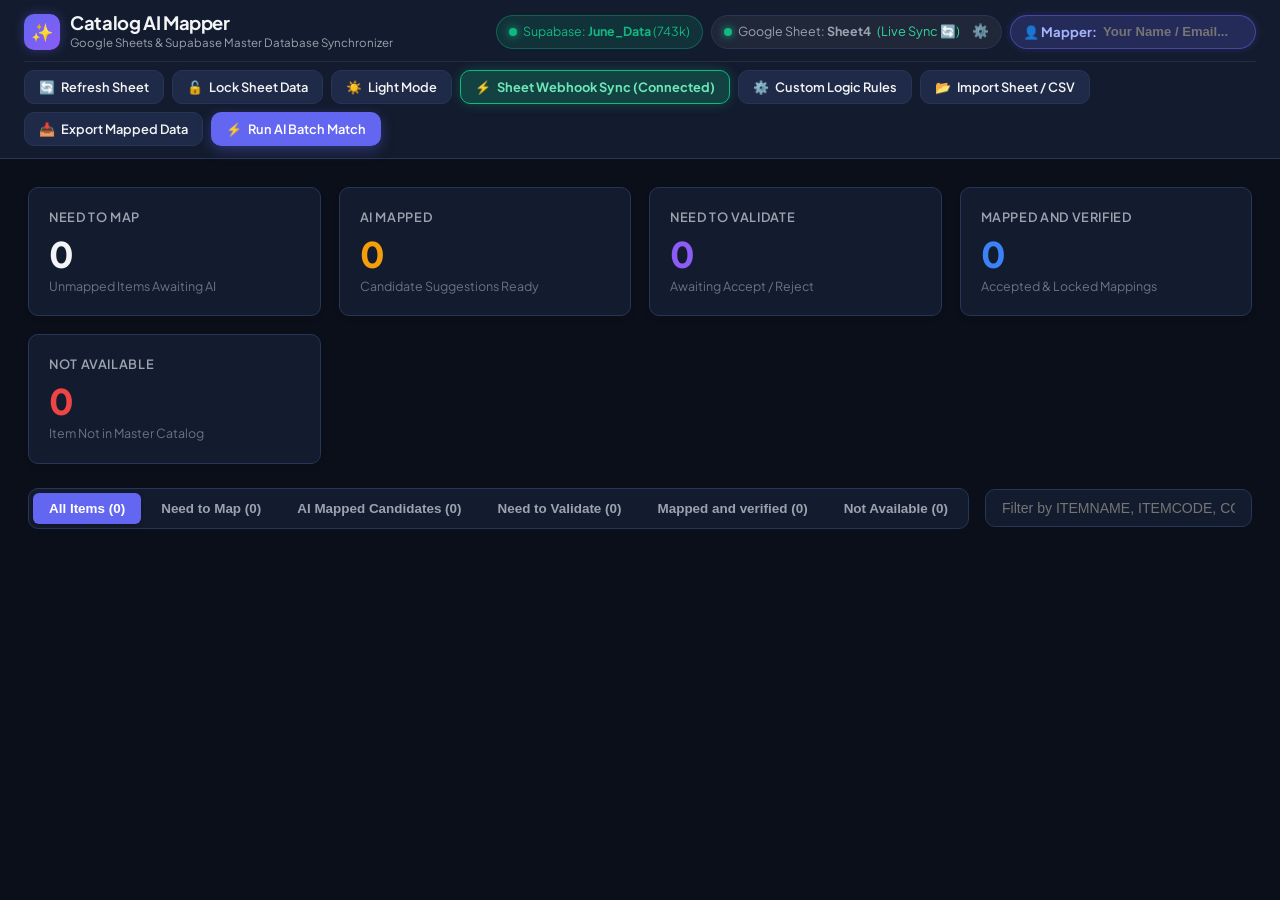
==== commit 4a50838b: "Hardcode URLs and add Sheet 5 visibility warning" ====
--- a/public/index.html
+++ b/public/index.html
@@ -73,9 +73,11 @@
     function openSheetConfigModal() {
       var urlInput = document.getElementById('sheet-url-config-input');
       var url5Input = document.getElementById('sheet5-url-config-input');
-      var nameInput = document.getElementById('sheet-name-config-input');
+      var webhookInput = document.getElementById('sheet-webhook-config-input');
+        var nameInput = document.getElementById('sheet-name-config-input');
+        if (webhookInput && window.state) webhookInput.value = window.state.webhookUrl || localStorage.getItem('catalog_webhook_url') || '';
       if (urlInput && window.state) urlInput.value = window.state.sheetUrl || 'https://docs.google.com/spreadsheets/d/1a3eRoJcizuyVdp24bIlHpB_dRApmyJzqgOc_twzXCP8/edit?gid=691679338#gid=691679338';
-      if (url5Input && window.state) url5Input.value = window.state.sheet5Url || '';
+        if (url5Input && window.state) url5Input.value = window.state.sheet5Url || '';
       if (nameInput && window.state) nameInput.value = window.state.sheetName || 'Sheet4';
       openModal('sheet-config-modal');
     }
@@ -302,17 +304,22 @@
         <div class="modal-body">
           <div class="form-group">
             <label>Google Sheet Web URL / Link (Sheet4):</label>
-            <input type="url" id="sheet-url-config-input" class="form-input large" placeholder="https://docs.google.com/spreadsheets/d/.../edit#gid=691679338">
-          </div>
+            <input type="url" id="sheet-url-config-input" class="form-input large" value="https://docs.google.com/spreadsheets/d/1a3eRoJcizuyVdp24bIlHpB_dRApmyJzqgOc_twzXCP8/edit#gid=691679338">
+          </div>
+            <div class="form-group">
+              <label>Recommendations URL / Link (Sheet5):</label>
+              <input type="url" id="sheet5-url-config-input" class="form-input large" value="https://docs.google.com/spreadsheets/d/1a3eRoJcizuyVdp24bIlHpB_dRApmyJzqgOc_twzXCP8/edit#gid=978686474">
+              <small style="color:var(--text-muted); display:block; margin-top:4px;">Create a blank tab named "Sheet5", copy its URL here. AI Candidates will be saved here.</small>
+            </div>
           <div class="form-group">
-            <label>Recommendations URL / Link (Sheet5):</label>
-            <input type="url" id="sheet5-url-config-input" class="form-input large" placeholder="https://docs.google.com/spreadsheets/d/.../edit#gid=12345678">
-            <small style="color:var(--text-muted); display:block; margin-top:4px;">Create a blank tab named "Sheet5", copy its URL here. AI Candidates will be saved here.</small>
-          </div>
-          <div class="form-group">
-            <label>Sheet Tab Name:</label>
-            <input type="text" id="sheet-name-config-input" class="form-input" placeholder="Sheet4" value="Sheet4">
-          </div>
+<label>Apps Script Webhook URL (For Syncing Mappings):</label>
+<input type="url" id="sheet-webhook-config-input" class="form-input large" value="https://script.google.com/macros/s/AKfycbwE63OrixJpKa9fxs1ihXa3yM6DhGq6RtdyVmptShccGpzR4vvMd35XzGIqT5UKNjI/exec">
+<small style="color:var(--text-muted); display:block; margin-top:4px;">Deploy your Apps Script as a Web App and paste the URL here so the UI can auto-sync mapped items back to Google Sheets.</small>
+</div>
+<div class="form-group">
+<label>Sheet Tab Name (Usually Sheet4):</label>
+<input type="text" id="sheet-name-config-input" class="form-input" placeholder="Sheet4" value="Sheet4">
+</div>
           <div style="display: flex; gap: 10px; margin-top: 20px;">
             <button class="btn btn-primary" style="flex: 1;" onclick="saveSheetConfigAndFetch()">
               ⚡ Connect & Fetch Sheet Data
@@ -443,591 +450,100 @@
               <button class="btn btn-secondary btn-sm" id="btn-copy-script-code">📋 Copy Code</button>
             </div>
             <textarea id="apps-script-code" class="form-input" style="height: 220px; font-family: monospace; font-size: 0.78rem;" readonly>
-function doPost(e) {
-  try {
-    var ss = SpreadsheetApp.getActiveSpreadsheet();
-    var sheet4 = ss.getSheetByName("Sheet4") || ss.getSheets()[0];
-    var sheet5 = ss.getSheetByName("Sheet5");
-    
-    // Create Sheet5 if it doesn't exist
-    if (!sheet5) {
-      sheet5 = ss.insertSheet("Sheet5");
-    }
-    if (sheet5.getLastRow() === 0) {
-      sheet5.getRange(1, 1, 1, 14).setValues([["ITEMCODE", "Supplier Name", "Cand1 Code", "Cand1 Name", "Cand1 Pack", "Cand1 Content", "Cand2 Code", "Cand2 Name", "Cand2 Pack", "Cand2 Content", "Cand3 Code", "Cand3 Name", "Cand3 Pack", "Cand3 Content"]]);
-      sheet5.getRange(1, 1, 1, 14).setFontWeight("bold");
-    }
-
-    var data = JSON.parse(e.postData.contents);
-    var rows = Array.isArray(data) ? data : [data];
-    if (rows.length === 0) return ContentService.createTextOutput(JSON.stringify({status: "ok"})).setMimeType(ContentService.MimeType.JSON);
-    
-    var lastRow4 = sheet4.getLastRow();
-    
-    // Default columns for Sheet4
-    var rxpCodeCol = 8; // H
-    var rxpNameCol = 9; // I
-    var rxpPackCol = 10; // J
-    var statusCol = 11; // K
-    
-    var headers4 = lastRow4 >= 1 ? sheet4.getRange(1, 1, 1, sheet4.getLastColumn()).getValues()[0] : [];
-    for (var h = 0; h < headers4.length; h++) {
-      var hText = String(headers4[h]).trim().toUpperCase();
-      if (hText === 'RXP CODE') rxpCodeCol = h + 1;
-      if (hText === 'RXP NAME') rxpNameCol = h + 1;
-      if (hText === 'RXP PACK SIZE' || hText === 'RXP PACK') rxpPackCol = h + 1;
-      if (hText === 'STATUS') statusCol = h + 1;
-    }
-
-    var itemCodes4 = lastRow4 > 1 ? sheet4.getRange(2, 1, lastRow4 - 1, 1).getValues() : [];
-    
-    // For Sheet5, map existing items to their rows
-    var lastRow5 = sheet5.getLastRow();
-    var itemCodes5 = lastRow5 > 1 ? sheet5.getRange(2, 1, lastRow5 - 1, 1).getValues() : [];
-    var sheet5Map = {};
-    for (var k = 0; k < itemCodes5.length; k++) {
-      sheet5Map[String(itemCodes5[k][0]).trim()] = k + 2;
-    }
-    
-    rows.forEach(function(row) {
-      // 1. Update Sheet4
-      for (var i = 0; i < itemCodes4.length; i++) {
-        if (String(itemCodes4[i][0]).trim() === String(row.ITEMCODE).trim()) {
-          var targetRow4 = i + 2;
-          sheet4.getRange(targetRow4, rxpCodeCol).setValue(row['RXP Code'] || '');
-          sheet4.getRange(targetRow4, rxpNameCol).setValue(row['RXP Name'] || '');
-          sheet4.getRange(targetRow4, rxpPackCol).setValue(row['RXP Pack Size'] || '');
-          sheet4.getRange(targetRow4, statusCol).setValue(row.Status || 'Need to Map');
-          if (row.MapperName !== undefined) sheet4.getRange(targetRow4, 12).setValue(row.MapperName || '');
-          break;
+  function doPost(e) {
+    try {
+      var ss = SpreadsheetApp.getActiveSpreadsheet();
+      var sheet4 = ss.getSheetByName("Sheet4") || ss.getSheets()[0];
+      var sheet5 = ss.getSheetByName("Sheet5");
+      
+      // Create Sheet5 if it doesn't exist
+      if (!sheet5) {
+        sheet5 = ss.insertSheet("Sheet5");
+      }
+      if (sheet5.getLastRow() === 0) {
+        sheet5.getRange(1, 1, 1, 14).setValues([["Supplier Code", "Supplier Name", "Supplier Pack", "Supplier Comp", "Supplier MRP", "Cand1 Code", "Cand1 Name", "Cand1 Pack", "Cand2 Code", "Cand2 Name", "Cand2 Pack", "Cand3 Code", "Cand3 Name", "Cand3 Pack"]]);
+        sheet5.getRange(1, 1, 1, 14).setFontWeight("bold");
+      }
+
+      var data = JSON.parse(e.postData.contents);
+      var rows = Array.isArray(data) ? data : [data];
+      if (rows.length === 0) return ContentService.createTextOutput(JSON.stringify({status: "ok"})).setMimeType(ContentService.MimeType.JSON);
+      
+      var lastRow4 = sheet4.getLastRow();
+      
+      // Default columns for Sheet4
+      var rxpCodeCol = 8; // H
+      var rxpNameCol = 9; // I
+      var rxpPackCol = 10; // J
+      var statusCol = 11; // K
+      
+      var headers4 = lastRow4 >= 1 ? sheet4.getRange(1, 1, 1, sheet4.getLastColumn()).getValues()[0] : [];
+      for (var h = 0; h < headers4.length; h++) {
+        var hText = String(headers4[h]).trim().toUpperCase();
+        if (hText === 'RXP CODE') rxpCodeCol = h + 1;
+        if (hText === 'RXP NAME') rxpNameCol = h + 1;
+        if (hText === 'RXP PACK SIZE' || hText === 'RXP PACK') rxpPackCol = h + 1;
+        if (hText === 'STATUS') statusCol = h + 1;
+      }
+
+      var itemCodes4 = lastRow4 > 1 ? sheet4.getRange(2, 1, lastRow4 - 1, 1).getValues() : [];
+      
+      // For Sheet5, map existing items to their rows
+      var lastRow5 = sheet5.getLastRow();
+      var itemCodes5 = lastRow5 > 1 ? sheet5.getRange(2, 1, lastRow5 - 1, 1).getValues() : [];
+      var sheet5Map = {};
+      for (var k = 0; k < itemCodes5.length; k++) {
+        sheet5Map[String(itemCodes5[k][0]).trim()] = k + 2;
+      }
+      
+      rows.forEach(function(row) {
+        // 1. Update Sheet4
+        for (var i = 0; i < itemCodes4.length; i++) {
+          if (String(itemCodes4[i][0]).trim() === String(row.ITEMCODE).trim()) {
+            var targetRow4 = i + 2;
+            sheet4.getRange(targetRow4, rxpCodeCol).setValue(row['RXP Code'] || '');
+            sheet4.getRange(targetRow4, rxpNameCol).setValue(row['RXP Name'] || '');
+            sheet4.getRange(targetRow4, rxpPackCol).setValue(row['RXP Pack Size'] || '');
+            sheet4.getRange(targetRow4, statusCol).setValue(row.Status || 'Need to Map');
+            if (row.MapperName !== undefined) sheet4.getRange(targetRow4, 12).setValue(row.MapperName || '');
+            break;
+          }
         }
-      }
-      
-      // 2. Update Sheet5 if candidates exist
-      if (row.candidates && row.candidates.length > 0) {
-        var c1 = row.candidates[0] || {};
-        var c2 = row.candidates[1] || {};
-        var c3 = row.candidates[2] || {};
         
-        var rowData5 = [
-          row.ITEMCODE || '',
-          row.ITEMNAME || '',
-          c1.master_product_id || '', c1.master_product_name || '', c1.master_packaging || '', c1.master_composition || '',
-          c2.master_product_id || '', c2.master_product_name || '', c2.master_packaging || '', c2.master_composition || '',
-          c3.master_product_id || '', c3.master_product_name || '', c3.master_packaging || '', c3.master_composition || ''
-        ];
-        
-        var targetRow5 = sheet5Map[String(row.ITEMCODE).trim()];
-        if (targetRow5) {
-          sheet5.getRange(targetRow5, 1, 1, 14).setValues([rowData5]);
-        } else {
-          sheet5.appendRow(rowData5);
-          sheet5Map[String(row.ITEMCODE).trim()] = sheet5.getLastRow();
-        }
-      }
-    });
-    
-    return ContentService.createTextOutput(JSON.stringify({status: "success", updated: rows.length})).setMimeType(ContentService.MimeType.JSON);
-    
-  } catch(err) {
-    return ContentService.createTextOutput(JSON.stringify({error: err.toString()})).setMimeType(ContentService.MimeType.JSON);
-  }
-}<!DOCTYPE html>
-<html lang="en">
-<head>
-  <meta charset="UTF-8">
-  <meta name="viewport" content="width=device-width, initial-scale=1.0">
-  <title>Supplier Catalog AI Mapper & Verification System</title>
-  <link rel="preconnect" href="https://fonts.googleapis.com">
-  <link rel="preconnect" href="https://fonts.gstatic.com" crossorigin>
-  <link href="https://fonts.googleapis.com/css2?family=Plus+Jakarta+Sans:wght@400;500;600;700;800&family=JetBrains+Mono:wght@400;600&display=swap" rel="stylesheet">
-  <link rel="stylesheet" href="styles.css">
-  <script>
-    function openModal(id) {
-      var el = document.getElementById(id);
-      if (el) {
-        el.classList.remove('hidden');
-        el.style.display = 'flex';
-      }
-    }
-    function closeModal(id) {
-      var el = document.getElementById(id);
-      if (el) {
-        el.classList.add('hidden');
-        el.style.display = 'none';
-      }
-    }
-    function openExportModal() {
-      if (window.updateExportSummary) window.updateExportSummary();
-      openModal('export-modal');
-    }
-    function updateMapperName(val) {
-      if (window.state) window.state.mapperName = val.trim();
-      localStorage.setItem('catalog_mapper_name', val.trim());
-    }
-    function forceFetchLiveGoogleSheet() {
-      if (window.state) {
-        window.state.isSheetLocked = false;
-        localStorage.setItem('catalog_sheet_locked', 'false');
-        if (window.updateLockUI) window.updateLockUI();
-      }
-      localStorage.removeItem('catalog_saved_items');
-      if (window.autoFetchGoogleSheetData) {
-        window.autoFetchGoogleSheetData(false);
-      }
-    }
-    function openGoogleSheetLink(e) {
-      if (e && e.stopPropagation) e.stopPropagation();
-      var url = (window.state && window.state.sheetUrl) ? window.state.sheetUrl : 'https://docs.google.com/spreadsheets/d/1a3eRoJcizuyVdp24bIlHpB_dRApmyJzqgOc_twzXCP8/edit#gid=691679338';
-      window.open(url, '_blank');
-    }
-    function selectFilterTab(filterKey) {
-      if (window.state) window.state.currentFilter = filterKey;
-      document.querySelectorAll('.tab-btn').forEach(function(btn) {
-        if (btn.getAttribute('data-filter') === filterKey) {
-          btn.classList.add('active');
-        } else {
-          btn.classList.remove('active');
+        // 2. Update Sheet5 if candidates exist
+        if (row.candidates && row.candidates.length > 0) {
+          var c1 = row.candidates[0] || {};
+          var c2 = row.candidates[1] || {};
+          var c3 = row.candidates[2] || {};
+          
+          var rowData5 = [
+            row.ITEMCODE || '',
+            row.ITEMNAME || '',
+            row.PACKING || '',
+            row.CONTENT || '',
+            row.MRP || '',
+            c1.master_product_id || '', c1.master_product_name || '', c1.master_packaging || '',
+            c2.master_product_id || '', c2.master_product_name || '', c2.master_packaging || '',
+            c3.master_product_id || '', c3.master_product_name || '', c3.master_packaging || ''
+          ];
+          
+          var targetRow5 = sheet5Map[String(row.ITEMCODE).trim()];
+          if (targetRow5) {
+            sheet5.getRange(targetRow5, 1, 1, 14).setValues([rowData5]);
+          } else {
+            sheet5.appendRow(rowData5);
+            sheet5Map[String(row.ITEMCODE).trim()] = sheet5.getLastRow();
+          }
         }
       });
-      if (window.renderTable) window.renderTable();
-    }
-    function pasteWebhookFromClipboard() {
-      if (navigator.clipboard && navigator.clipboard.readText) {
-        navigator.clipboard.readText().then(function(text) {
-          var input = document.getElementById('webhook-url-input');
-          if (input && text) {
-            input.value = text.trim();
-            if (window.state) window.state.webhookUrl = text.trim();
-            localStorage.setItem('catalog_webhook_url', text.trim());
-          }
-        });
-      }
-    }
-    function openSheetConfigModal() {
-      var urlInput = document.getElementById('sheet-url-config-input');
-      var url5Input = document.getElementById('sheet5-url-config-input');
-      var nameInput = document.getElementById('sheet-name-config-input');
-      if (urlInput && window.state) urlInput.value = window.state.sheetUrl || 'https://docs.google.com/spreadsheets/d/1a3eRoJcizuyVdp24bIlHpB_dRApmyJzqgOc_twzXCP8/edit?gid=691679338#gid=691679338';
-      if (url5Input && window.state) url5Input.value = window.state.sheet5Url || '';
-      if (nameInput && window.state) nameInput.value = window.state.sheetName || 'Sheet4';
-      openModal('sheet-config-modal');
-    }
-    function openWebhookModal() {
-      var modal = document.getElementById('webhook-modal');
-      if (modal) {
-        modal.classList.remove('hidden');
-        modal.style.display = 'flex';
-      }
-      var input = document.getElementById('webhook-url-input');
-      if (input && window.state && window.state.webhookUrl) {
-        input.value = window.state.webhookUrl;
-      } else if (input && localStorage.getItem('catalog_webhook_url')) {
-        input.value = localStorage.getItem('catalog_webhook_url');
-      }
-    }
-    function saveWebhookUrl() {
-      var input = document.getElementById('webhook-url-input');
-      if (!input) return;
-      var url = input.value.trim();
-      if (window.state) window.state.webhookUrl = url;
-      localStorage.setItem('catalog_webhook_url', url);
-      closeModal('webhook-modal');
-      alert('⚡ Google Sheet Webhook Sync enabled!\n\nYour UI stage transitions will now sync directly to Sheet4 in real-time.');
-    }
-    function copyAppsScriptCode() {
-      var code = document.getElementById('apps-script-code').value;
-      if (navigator.clipboard && navigator.clipboard.writeText) {
-        navigator.clipboard.writeText(code).then(function() {
-          alert('📋 Google Apps Script code copied to clipboard!\n\nPaste it inside Google Sheets -> Extensions -> Apps Script.');
-        });
-      } else {
-        var textarea = document.getElementById('apps-script-code');
-        textarea.select();
-        document.execCommand('copy');
-        alert('📋 Google Apps Script code copied to clipboard!');
-      }
-    }
-    function toggleTheme() {
-      var isLight = document.body.classList.toggle('light-mode');
-      localStorage.setItem('catalog_theme', isLight ? 'light' : 'dark');
-      var btnText = document.getElementById('theme-toggle-text');
-      var btnIcon = document.getElementById('theme-toggle-icon');
-      if (btnText && btnIcon) {
-        btnText.textContent = isLight ? 'Dark Mode' : 'Light Mode';
-        btnIcon.textContent = isLight ? '🌙' : '☀️';
-      }
-    }
-
-    // Modal Backdrop Close & Escape Key Listener
-    document.addEventListener('DOMContentLoaded', function() {
-      const savedMapperName = localStorage.getItem('catalog_mapper_name');
-      if (savedMapperName) {
-        const input = document.getElementById('mapper-name-input');
-        if (input) input.value = savedMapperName;
-      }
-
-      document.addEventListener('click', function(e) {
-        if (e.target.classList && e.target.classList.contains('modal-overlay')) {
-          closeModal(e.target.id);
-        }
-      });
-      document.addEventListener('keydown', function(e) {
-        if (e.key === 'Escape') {
-          document.querySelectorAll('.modal-overlay').forEach(function(m) {
-            closeModal(m.id);
-          });
-        }
-      });
-
-      // Restore theme on load
-      if (localStorage.getItem('catalog_theme') === 'light') {
-        document.body.classList.add('light-mode');
-        var btnText = document.getElementById('theme-toggle-text');
-        var btnIcon = document.getElementById('theme-toggle-icon');
-        if (btnText && btnIcon) {
-          btnText.textContent = 'Dark Mode';
-          btnIcon.textContent = '🌙';
-        }
-      }
-    });
-  </script>
-</head>
-<body>
-  <div id="app">
-    <!-- Top Header Navigation -->
-    <header class="navbar">
-      <div class="navbar-top-row">
-        <div class="brand">
-          <div class="logo-icon">✨</div>
-          <div>
-            <h1>Catalog AI Mapper</h1>
-            <p class="subtitle">Google Sheets & Supabase Master Database Synchronizer</p>
-          </div>
-        </div>
-        
-        <div class="system-status">
-          <div class="status-pill connected" title="Connected to Supabase Project rhxrtsjocqizhxqhbzgu">
-            <span class="status-dot"></span>
-            <span>Supabase: <strong>June_Data</strong> (743k)</span>
-          </div>
-          <div class="status-pill active" id="sheet-status-pill" style="cursor: pointer;" onclick="forceFetchLiveGoogleSheet()" title="Click to fetch live rows directly from Google Sheet Sheet4">
-            <span class="status-dot"></span>
-            <span id="sheet-name-text">Google Sheet: <strong id="header-sheet-name">Sheet4</strong> <span id="sheet-lock-badge" style="color: #34d399; font-size: 0.8rem; margin-left: 4px;"></span></span>
-            <span style="margin-left: 6px; font-size: 0.85rem; opacity: 0.8;" onclick="event.stopPropagation(); openSheetConfigModal();" title="Configure Google Sheet Link & Name">⚙️</span>
-          </div>
-          <div class="status-pill active mapper-pill" style="background: rgba(99, 102, 241, 0.22); border-color: rgba(99, 102, 241, 0.5); box-shadow: 0 0 10px rgba(99, 102, 241, 0.2);" title="Enter your Name or Email to tag all your mapping decisions">
-            <span style="font-size: 0.82rem; color: #a5b4fc; font-weight: 700;">👤 Mapper:</span>
-            <input type="text" id="mapper-name-input" oninput="updateMapperName(this.value)" placeholder="Your Name / Email..." style="background: transparent; border: none; color: #ffffff; font-weight: 700; font-size: 0.82rem; outline: none; width: 140px;">
-          </div>
-        </div>
-      </div>
-
-      <div class="navbar-bottom-row">
-        <div class="header-actions">
-          <button class="btn btn-secondary" id="btn-refresh-sheet" onclick="forceFetchLiveGoogleSheet()" title="Fetch fresh live rows directly from Google Sheet Sheet4">
-            <span class="icon">🔄</span> Refresh Sheet
-          </button>
-          <button class="btn btn-secondary" id="btn-lock-sheet" onclick="toggleLockSheetData()" title="Lock Sheet Data so page reloads do not wipe state">
-            <span id="lock-icon">🔓</span> <span id="lock-text">Lock Sheet</span>
-          </button>
-          <button class="btn btn-secondary" id="btn-theme-toggle" onclick="toggleTheme()" title="Toggle Light/Dark Theme">
-            <span class="icon" id="theme-toggle-icon">☀️</span> <span id="theme-toggle-text">Light Mode</span>
-          </button>
-          <button class="btn btn-secondary" id="btn-webhook-modal" onclick="openWebhookModal()" style="background: rgba(99, 102, 241, 0.15); border-color: var(--primary); color: #a5b4fc; font-weight: 700;">
-            <span class="icon">⚡</span> Webhook Sync
-          </button>
-          <button class="btn btn-secondary" id="btn-logic-modal" onclick="openModal('logic-modal')">
-            <span class="icon">⚙️</span> Custom Logic Rules
-          </button>
-          <button class="btn btn-secondary" id="btn-import-modal" onclick="openModal('import-modal')">
-            <span class="icon">📂</span> Import Sheet / CSV
-          </button>
-          <button class="btn btn-secondary" id="btn-export-modal" onclick="openExportModal()">
-            <span class="icon">📥</span> Export Mapped Data
-          </button>
-          <button class="btn btn-primary" id="btn-run-ai-match" onclick="startBatchMatchingProcess()">
-            <span class="icon">⚡</span> Run AI Batch Match
-          </button>
-        </div>
-      </div>
-    </header>
-
-    <!-- Progress Notification Bar -->
-    <div id="progress-bar-container" class="progress-bar-container hidden" style="display: none;">
-      <div class="progress-info">
-        <span id="progress-text">AI Matching in progress against Supabase June_Data (743k products)...</span>
-        <span id="progress-percent">0%</span>
-      </div>
-      <div class="progress-track">
-        <div id="progress-fill" class="progress-fill" style="width: 0%;"></div>
-      </div>
-    </div>
-
-    <!-- Main Container -->
-    <main class="main-container">
-
-      <!-- Metrics KPI Dashboard: Total Supplier Items, AI Mapped, Need to Validate, Mapped and verified, Not Available -->
-      <section class="kpi-grid">
-        <div class="kpi-card" style="cursor: pointer;" onclick="selectFilterTab('NEED_MAP')" title="Click to view Unmapped Supplier Items">
-          <div class="kpi-title">Need to Map</div>
-          <div class="kpi-value" id="kpi-total">0</div>
-          <div class="kpi-subtitle">Unmapped Items Awaiting AI</div>
-        </div>
-        <div class="kpi-card nearest" style="cursor: pointer;" onclick="selectFilterTab('MAPPED')" title="Click to view AI Mapped Candidates">
-          <div class="kpi-title">AI Mapped</div>
-          <div class="kpi-value" id="kpi-mapped">0</div>
-          <div class="kpi-subtitle">Candidate Suggestions Ready</div>
-        </div>
-        <div class="kpi-card validate" style="cursor: pointer;" onclick="selectFilterTab('VALIDATE')" title="Click to view Need to Validate">
-          <div class="kpi-title">Need to Validate</div>
-          <div class="kpi-value" id="kpi-validate">0</div>
-          <div class="kpi-subtitle">Awaiting Accept / Reject</div>
-        </div>
-        <div class="kpi-card verified" style="cursor: pointer;" onclick="selectFilterTab('VERIFIED')" title="Click to view Mapped and Verified">
-          <div class="kpi-title">Mapped and verified</div>
-          <div class="kpi-value" id="kpi-approved">0</div>
-          <div class="kpi-subtitle">Accepted & Locked Mappings</div>
-        </div>
-        <div class="kpi-card not-avail" style="cursor: pointer;" onclick="selectFilterTab('NOT_AVAILABLE')" title="Click to view Not Available">
-          <div class="kpi-title">Not Available</div>
-          <div class="kpi-value" id="kpi-not-avail">0</div>
-          <div class="kpi-subtitle">Item Not in Master Catalog</div>
-        </div>
-      </section>
-
-      <!-- Filter & Search Toolbar: 4 Stages -->
-      <section class="toolbar">
-        <div class="filter-tabs">
-          <button class="tab-btn active" data-filter="ALL">All Items (<span id="tab-count-all">0</span>)</button>
-          <button class="tab-btn" data-filter="NEED_MAP">Need to Map (<span id="tab-count-pending">0</span>)</button>
-          <button class="tab-btn" data-filter="MAPPED">AI Mapped Candidates (<span id="tab-count-mapped">0</span>)</button>
-          <button class="tab-btn" data-filter="VALIDATE">Need to Validate (<span id="tab-count-validate">0</span>)</button>
-          <button class="tab-btn" data-filter="VERIFIED">Mapped and verified (<span id="tab-count-verified">0</span>)</button>
-          <button class="tab-btn" data-filter="NOT_AVAILABLE">Not Available (<span id="tab-count-notavail">0</span>)</button>
-        </div>
-
-        <div class="search-box-wrapper">
-          <input type="text" id="search-input" class="search-input" placeholder="Filter by ITEMNAME, ITEMCODE, CONTENT, COMPANYNAME, RXP Code...">
-        </div>
-      </section>
-
-      <!-- Stage-Specific Render Container -->
-      <section class="cards-section">
-        <div id="mapping-table-body" class="cards-view-container">
-          <!-- Stage 1: Supplier Item Header Only -->
-          <!-- Stage 2: Supplier Header + 3-4 Candidate Cards with CTA [MAP] -->
-          <!-- Stage 3: Side-by-Side 2 Cards (Supplier & Mapped RXP) with CTAs [ACCEPT] & [REJECT] -->
-        </div>
-      </section>
-
-    </main>
-
-    <!-- Modal 0: Google Sheet Link & Tab Name Configuration Modal -->
-    <div id="sheet-config-modal" class="modal-overlay hidden" style="display: none;">
-      <div class="modal-card">
-        <div class="modal-header">
-          <div>
-            <h3>🔗 Google Sheet Link & Tab Configuration</h3>
-            <p class="modal-subtitle">Connect your Google Sheet URL and Tab Name (Sheet4)</p>
-          </div>
-          <button class="close-btn" onclick="closeModal('sheet-config-modal')">&times;</button>
-        </div>
-        <div class="modal-body">
-          <div class="form-group">
-            <label>Google Sheet Web URL / Link (Sheet4):</label>
-            <input type="url" id="sheet-url-config-input" class="form-input large" placeholder="https://docs.google.com/spreadsheets/d/.../edit#gid=691679338">
-          </div>
-          <div class="form-group">
-            <label>Recommendations URL / Link (Sheet5):</label>
-            <input type="url" id="sheet5-url-config-input" class="form-input large" placeholder="https://docs.google.com/spreadsheets/d/.../edit#gid=12345678">
-            <small style="color:var(--text-muted); display:block; margin-top:4px;">Create a blank tab named "Sheet5", copy its URL here. AI Candidates will be saved here.</small>
-          </div>
-          <div class="form-group">
-            <label>Sheet Tab Name:</label>
-            <input type="text" id="sheet-name-config-input" class="form-input" placeholder="Sheet4" value="Sheet4">
-          </div>
-          <div style="display: flex; gap: 10px; margin-top: 20px;">
-            <button class="btn btn-primary" style="flex: 1;" onclick="saveSheetConfigAndFetch()">
-              ⚡ Connect & Fetch Sheet Data
-            </button>
-            <button class="btn btn-success" style="flex: 1;" onclick="toggleLockSheetData(); closeModal('sheet-config-modal');">
-              🔒 Lock Current Sheet Data
-            </button>
-          </div>
-        </div>
-      </div>
-    </div>
-
-    <!-- Modal 1: Import Modal -->
-    <div id="import-modal" class="modal-overlay hidden" style="display: none;">
-      <div class="modal-card wide">
-        <div class="modal-header">
-          <div>
-            <h3>Import Supplier Catalog Data</h3>
-            <p class="modal-subtitle">Load rows directly from Google Sheet Sheet4 or upload CSV</p>
-          </div>
-          <button class="close-btn" id="close-import-modal" onclick="closeModal('import-modal')">&times;</button>
-        </div>
-        
-        <div class="modal-body">
-          <div class="import-options-tabs">
-            <button class="import-tab-btn active" data-import-tab="paste">📋 Paste Google Sheet Data</button>
-            <button class="import-tab-btn" data-import-tab="sample">⚡ Sample Supplier Items</button>
-            <button class="import-tab-btn" data-import-tab="csv">📄 Upload CSV File</button>
-          </div>
-
-          <!-- Tab 1: Paste Sheet Rows -->
-          <div id="import-tab-paste" class="import-tab-content active">
-            <p style="font-size: 0.88rem; color: var(--text-muted); margin-bottom: 10px;">
-              Copy your columns directly from Google Sheet Sheet4 and paste them below:
-            </p>
-            <textarea id="paste-sheet-input" class="form-input" style="height: 180px; font-family: monospace; font-size: 0.8rem;" placeholder="Paste copied Google Sheet rows here (ITEMCODE, ITEMNAME, PACKING, CONTENT, COMPANYNAME, SALERATE, MRP, RXP Code, RXP Name, RXP Pack Size, Status)..."></textarea>
-            <button class="btn btn-primary btn-block" id="btn-parse-pasted-sheet" style="margin-top: 14px;">
-              ⚡ Parse Pasted Google Sheet Data
-            </button>
-          </div>
-
-          <!-- Tab 2: Sample Data -->
-          <div id="import-tab-sample" class="import-tab-content">
-            <div class="sample-preview-box">
-              <strong>Sample Supplier Catalog Items (7 Products)</strong>
-              <ul>
-                <li>A RET 0.025 GEL (TRETINOIN) - INVIDA INDIA PVT LIMITED</li>
-                <li>OLESOFT MAX LOTION (LIQUID PARAFFIN) - ALKEM DERMACARE</li>
-                <li>HEXILAK GEL (ALLANTOIN+EXTRACTUM CEPAE) - INVIDA INDIA</li>
-                <li>HYDE CREAM (HYDROQUINONE) - INVIDA INDIA PVT LIMITED</li>
-                <li>PODOWART PAINT (ALOEVERA+BENZOIC ACID) - INVIDA INDIA</li>
-              </ul>
-            </div>
-            <button class="btn btn-primary btn-block" id="btn-load-sample">
-              ⚡ Load Sample Catalog Data
-            </button>
-          </div>
-
-          <!-- Tab 3: CSV File -->
-          <div id="import-tab-csv" class="import-tab-content">
-            <div class="drop-zone" id="drop-zone">
-              <div class="drop-icon">📁</div>
-              <p>Drag & Drop your Supplier CSV file here, or click to browse</p>
-              <input type="file" id="csv-file-input" accept=".csv,.tsv,.txt" style="display: none;">
-              <button class="btn btn-secondary" onclick="document.getElementById('csv-file-input').click()" style="margin-top: 14px;">Choose CSV File</button>
-            </div>
-          </div>
-
-        </div>
-      </div>
-    </div>
-
-    <!-- Modal 2: Custom Logic Rules Modal -->
-    <div id="logic-modal" class="modal-overlay hidden" style="display: none;">
-      <div class="modal-card">
-        <div class="modal-header">
-          <div>
-            <h3>Custom Logic Rules</h3>
-            <p class="modal-subtitle">Adjust confidence weights & auto-approval thresholds</p>
-          </div>
-          <button class="close-btn" id="close-logic-modal" onclick="closeModal('logic-modal')">&times;</button>
-        </div>
-        <div class="modal-body">
-          <div class="form-group">
-            <label>Product Name Match Weight (45% default)</label>
-            <input type="range" min="0" max="100" value="45" class="form-input" id="weight-name">
-          </div>
-          <div class="form-group">
-            <label>Composition / Content Weight (40% default)</label>
-            <input type="range" min="0" max="100" value="40" class="form-input" id="weight-content">
-          </div>
-          <div class="form-group">
-            <label>Minimum Confidence Threshold for Auto-Mapping (75%)</label>
-            <input type="number" value="75" class="form-input" id="min-confidence-input">
-          </div>
-          <button class="btn btn-primary btn-block" onclick="closeModal('logic-modal'); alert('Logic rules updated successfully!');">
-            Save Logic Configuration
-          </button>
-        </div>
-      </div>
-    </div>
-
-    <!-- Modal 3: Google Sheet Webhook Sync Modal -->
-    <div id="webhook-modal" class="modal-overlay hidden" style="display: none;">
-      <div class="modal-card wide">
-        <div class="modal-header">
-          <div>
-            <h3>⚡ Real-Time Google Sheet Webhook Sync</h3>
-            <p class="modal-subtitle">Connect UI stage transitions directly to Google Sheet Sheet4</p>
-          </div>
-          <button class="close-btn" id="close-webhook-modal" onclick="closeModal('webhook-modal')">&times;</button>
-        </div>
-        <div class="modal-body">
-          <div class="form-group">
-            <label style="font-weight: 700; color: var(--primary);">Google Apps Script Webhook URL:</label>
-            <div style="display: flex; gap: 8px; margin-top: 6px;">
-              <input type="url" id="webhook-url-input" class="form-input large" style="flex: 1; user-select: text;" placeholder="https://script.google.com/macros/s/.../exec">
-              <button class="btn btn-secondary btn-sm" onclick="pasteWebhookFromClipboard()">📋 Paste URL</button>
-            </div>
-            <p class="help-text" style="margin-top: 6px;">
-              Paste your deployed Apps Script Webhook URL above. Every stage transition (<strong>MAP</strong>, <strong>ACCEPT</strong>, <strong>REJECT</strong>) will sync directly to Google Sheet Sheet4 in real-time!
-            </p>
-          </div>
-
-          <div style="background: var(--bg-dark); padding: 16px; border-radius: var(--radius-md); border: 1px solid var(--border-color); margin-bottom: 20px;">
-            <div style="display: flex; justify-content: space-between; align-items: center; margin-bottom: 10px;">
-              <strong style="font-size: 0.9rem; color: var(--text-main);">Google Apps Script Code for Sheet4 (Extensions -> Apps Script):</strong>
-              <button class="btn btn-secondary btn-sm" id="btn-copy-script-code">📋 Copy Code</button>
-            </div>
-            <textarea id="apps-script-code" class="form-input" style="height: 220px; font-family: monospace; font-size: 0.78rem;" readonly>
-function doPost(e) {
-  try {
-    var sheetName = "Sheet4";
-    var sheet = SpreadsheetApp.getActiveSpreadsheet().getSheetByName(sheetName);
-    if (!sheet) sheet = SpreadsheetApp.getActiveSpreadsheet().getSheets()[0];
-    
-    var data = JSON.parse(e.postData.contents);
-    var rows = Array.isArray(data) ? data : [data];
-    var lastRow = sheet.getLastRow();
-    if (lastRow <= 1) return ContentService.createTextOutput(JSON.stringify({status: "ok"})).setMimeType(ContentService.MimeType.JSON);
-    
-    // Dynamically detect column indices from Row 1 Headers
-    var headers = sheet.getRange(1, 1, 1, sheet.getLastColumn()).getValues()[0];
-    var rxpCodeCol = 8; // Default Col H (8)
-    var rxpNameCol = 9; // Default Col I (9)
-    var rxpPackCol = 10; // Default Col J (10)
-    var statusCol = 11; // Default Col K (11)
-    
-    for (var h = 0; h < headers.length; h++) {
-      var hText = String(headers[h]).trim().toUpperCase();
-      if (hText === 'RXP CODE') rxpCodeCol = h + 1;
-      if (hText === 'RXP NAME') rxpNameCol = h + 1;
-      if (hText === 'RXP PACK SIZE' || hText === 'RXP PACK') rxpPackCol = h + 1;
-      if (hText === 'STATUS') statusCol = h + 1;
-    }
-
-    var itemCodes = sheet.getRange(2, 1, lastRow - 1, 1).getValues();
-    rows.forEach(function(row) {
-      for (var i = 0; i < itemCodes.length; i++) {
-        if (String(itemCodes[i][0]).trim() === String(row.ITEMCODE).trim()) {
-          var targetRow = i + 2;
-          sheet.getRange(targetRow, rxpCodeCol).setValue(row['RXP Code'] || '');
-          sheet.getRange(targetRow, rxpNameCol).setValue(row['RXP Name'] || '');
-          sheet.getRange(targetRow, rxpPackCol).setValue(row['RXP Pack Size'] || '');
-          sheet.getRange(targetRow, statusCol).setValue(row.Status || 'Need to Map');
-          
-          if (row.candidatesJSON !== undefined) {
-             sheet.getRange(targetRow, 23).setValue(row.candidatesJSON || ''); // W column
-          }
-          if (row.MapperName !== undefined) {
-             sheet.getRange(targetRow, 12).setValue(row.MapperName || ''); // L column
-          }
-          break;
-        }
-      }
-    });
-    return ContentService.createTextOutput(JSON.stringify({status: "success", updated: rows.length})).setMimeType(ContentService.MimeType.JSON);
-  } catch(err) {
-    return ContentService.createTextOutput(JSON.stringify({error: err.toString()})).setMimeType(ContentService.MimeType.JSON);
+      
+      return ContentService.createTextOutput(JSON.stringify({status: "success", updated: rows.length})).setMimeType(ContentService.MimeType.JSON);
+      
+    } catch(err) {
+      return ContentService.createTextOutput(JSON.stringify({error: err.toString()})).setMimeType(ContentService.MimeType.JSON);
+    }
   }
-}
+
             </textarea>
           </div>
 
@@ -1113,3 +629,6 @@
   <script src="app.js"></script>
 </body>
 </html>
+
+
+
